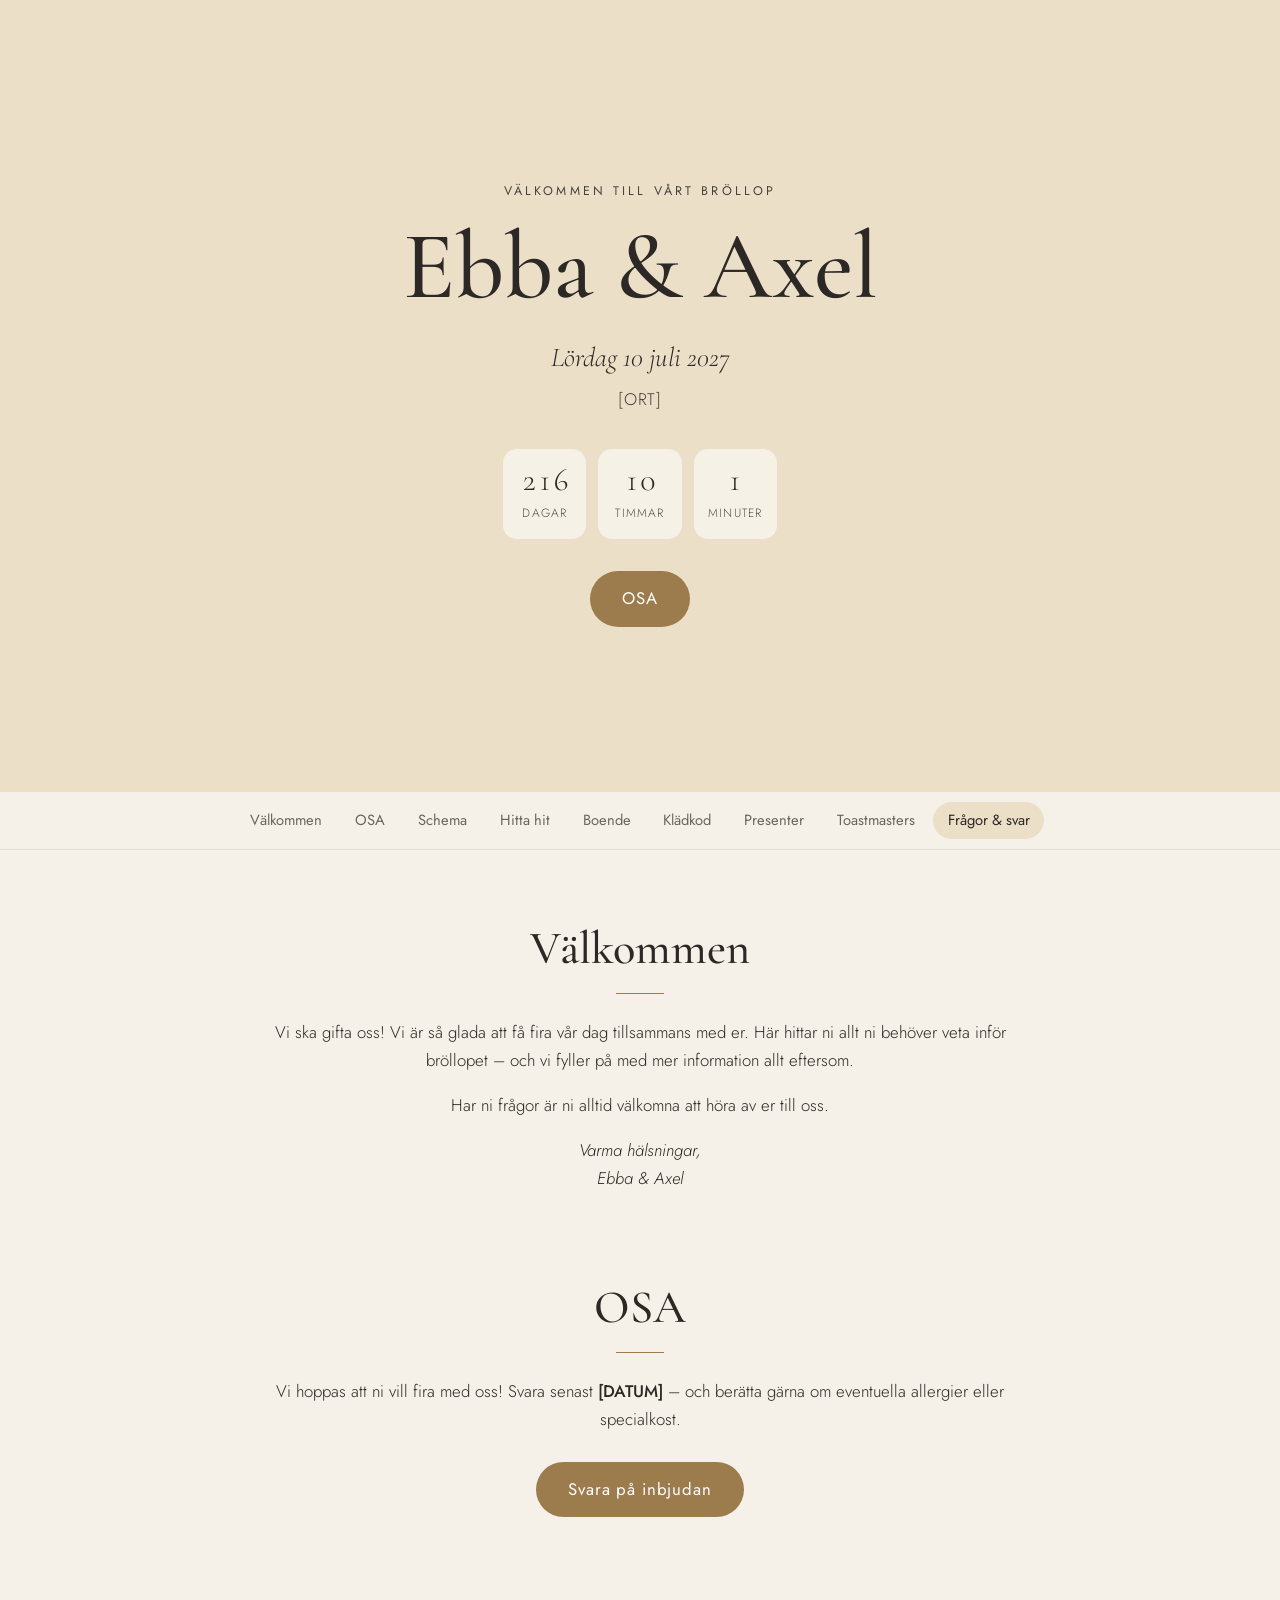
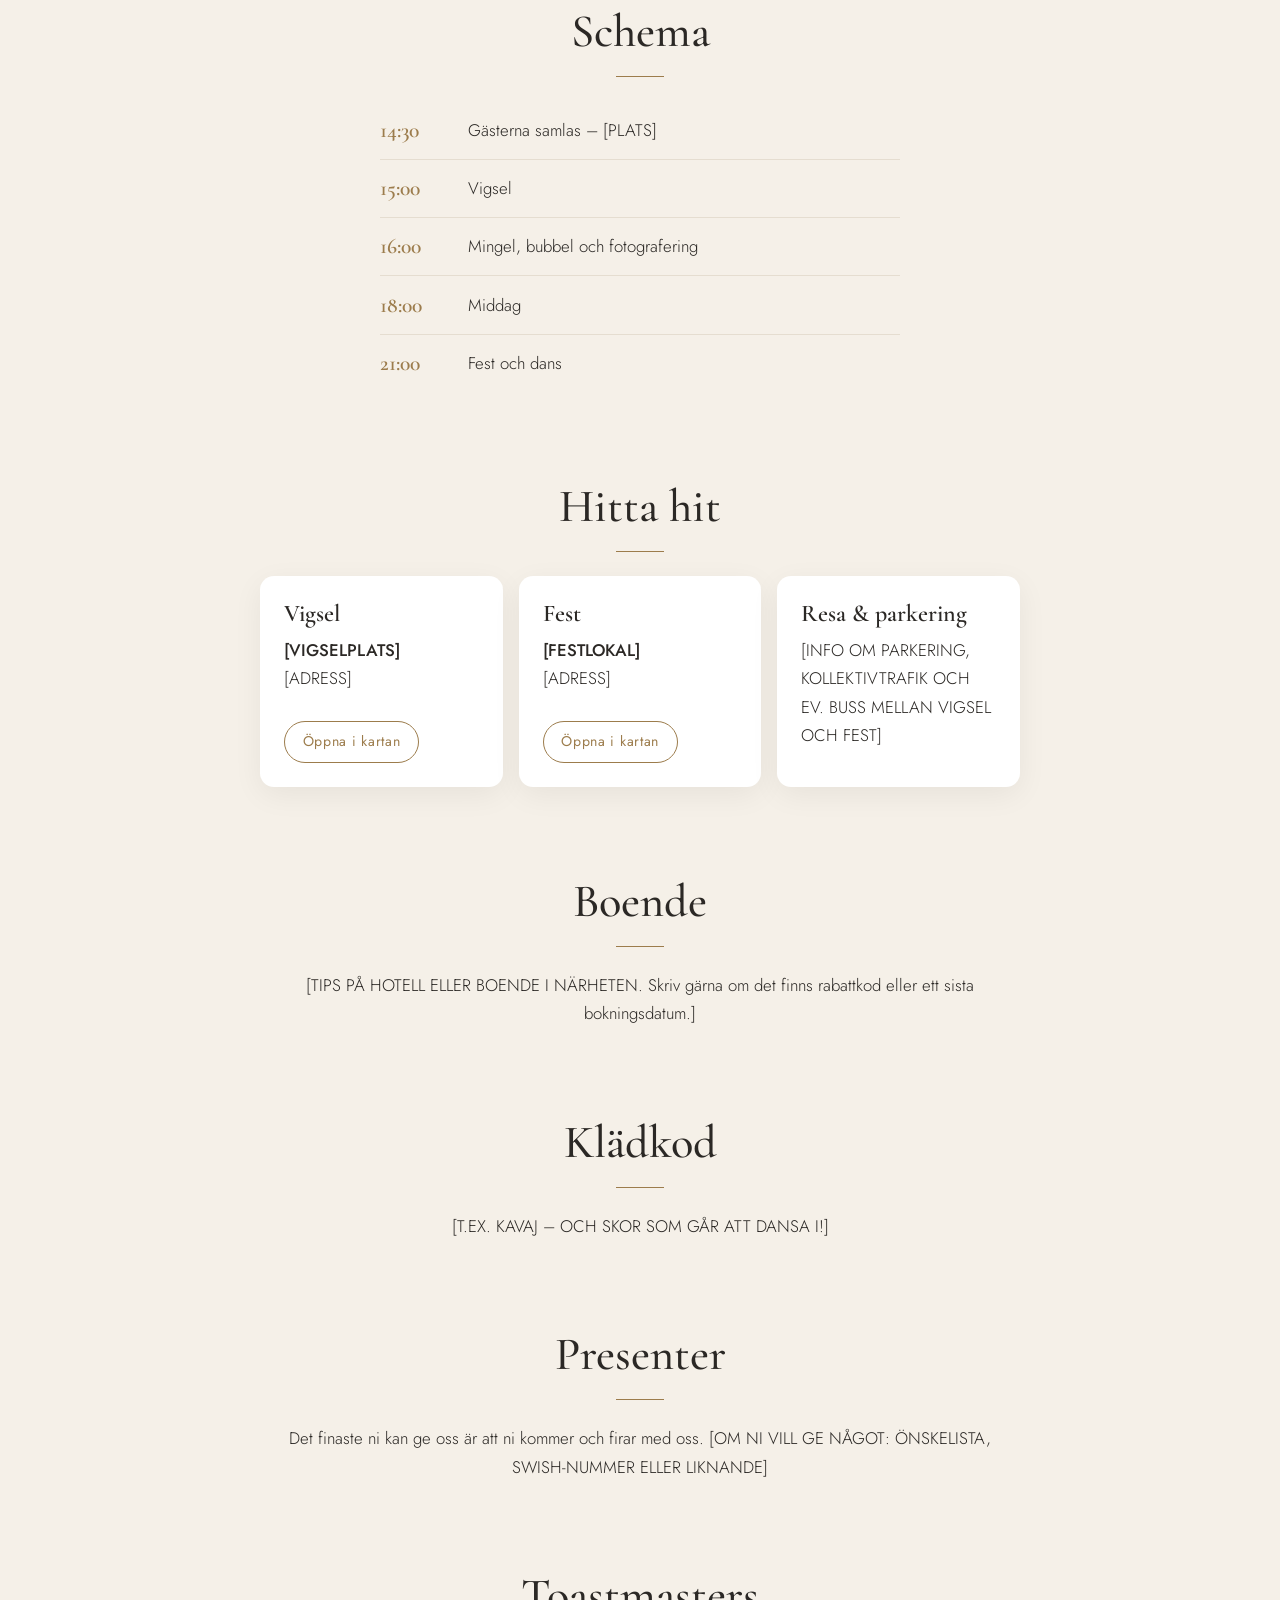
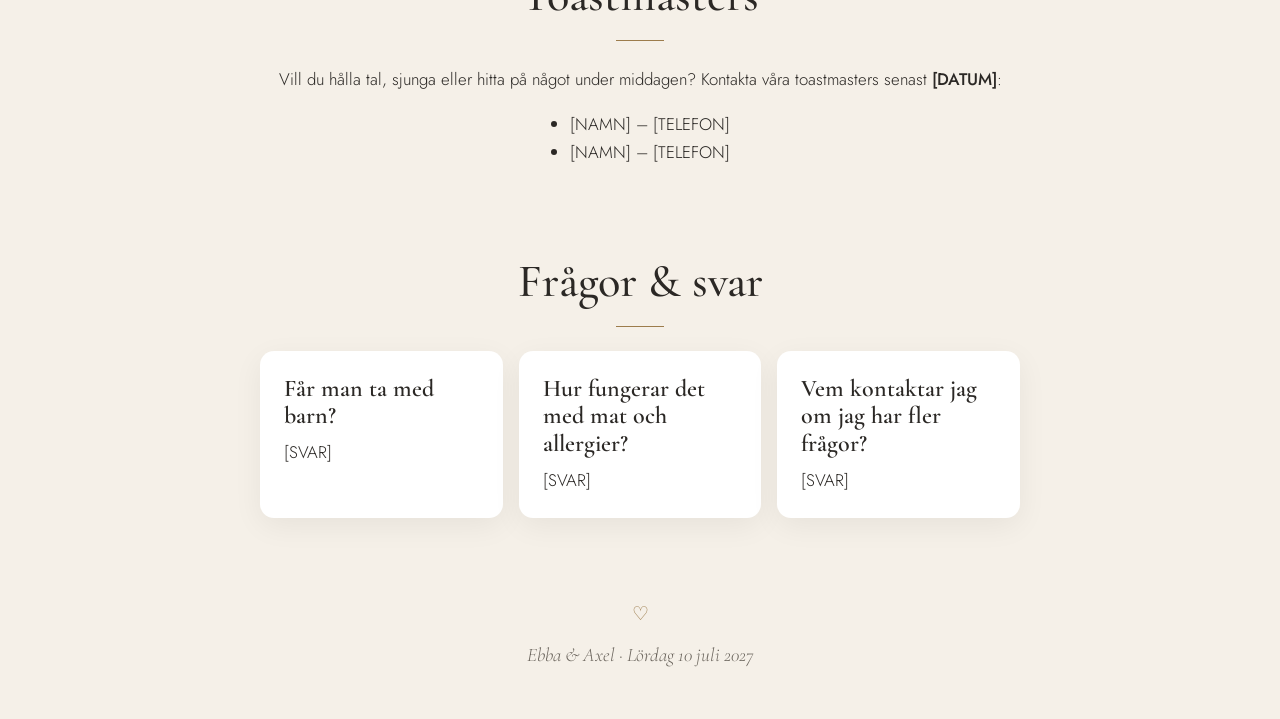
==== index.html @ b9cabaa1 "Gör om till enkel statisk bröllopssida för Ebba & Axel All text ligger nu i innehall.md (Markdown) s" ====
<!DOCTYPE html>
<html lang="sv">
<head>
    <meta charset="UTF-8">
    <meta name="viewport" content="width=device-width, initial-scale=1.0">

    <!-- Det här styr hur länken ser ut när den delas i sms/Messenger m.m. -->
    <title>Ebba &amp; Axel – Bröllop</title>
    <meta name="description" content="Välkommen till Ebba och Axels bröllop! Här hittar du all information om dagen.">
    <meta property="og:title" content="Ebba &amp; Axel – Bröllop">
    <meta property="og:description" content="Välkommen till vårt bröllop! Här hittar du all information om dagen.">
    <meta property="og:type" content="website">
    <meta name="theme-color" content="#f5f0e8">

    <link rel="icon" href="data:image/svg+xml,<svg xmlns='http://www.w3.org/2000/svg' viewBox='0 0 100 100'><text y='.9em' font-size='90'>💍</text></svg>">

    <link rel="preconnect" href="https://fonts.googleapis.com">
    <link rel="preconnect" href="https://fonts.gstatic.com" crossorigin>
    <link href="https://fonts.googleapis.com/css2?family=Cormorant+Garamond:ital,wght@0,500;0,600;1,500&family=Jost:wght@300;400;500&display=swap" rel="stylesheet">
    <link rel="stylesheet" href="assets/style.css">
</head>
<body>

    <header class="hero" id="topp">
        <div class="hero-inner">
            <p class="hero-kicker">Välkommen till vårt bröllop</p>
            <h1 class="hero-names" id="hero-namn">Ebba &amp; Axel</h1>
            <p class="hero-date" id="hero-datum"></p>
            <p class="hero-place" id="hero-plats"></p>
            <div class="countdown" id="nedrakning" hidden></div>
            <a class="knapp" id="hero-osa" href="#osa" hidden>OSA</a>
        </div>
    </header>

    <nav class="meny" id="meny" aria-label="Innehåll"></nav>

    <main id="innehall">
        <p class="laddar">Laddar…</p>
    </main>

    <footer class="sidfot">
        <p id="sidfot-text"></p>
    </footer>

    <script src="assets/marked.min.js"></script>
    <script src="assets/app.js"></script>
</body>
</html>
---- assets/style.css ----
/* ============================================
   FÄRGER – temat väljs med "tema:" i innehall.md
   ============================================ */
:root {
    --bakgrund: #f5f0e8;
    --yta: #ffffff;
    --yta-mjuk: #ecdfc8;
    --linje: #e5ddd0;
    --text: #2b2825;
    --text-mjuk: #6b655d;
    --accent: #9c7c4c;
    --accent-text: #ffffff;

    --font-rubrik: 'Cormorant Garamond', Georgia, serif;
    --font-text: 'Jost', system-ui, -apple-system, sans-serif;
    --radie: 14px;
    --skugga: 0 8px 30px rgba(0, 0, 0, 0.06);
    --bredd: 760px;
}

[data-tema="salvia"] {
    --bakgrund: #eef1e9; --yta-mjuk: #dde5d3; --linje: #d8dfd0;
    --text: #2f342a; --text-mjuk: #636b5c; --accent: #5f7350;
}
[data-tema="ros"] {
    --bakgrund: #f7ecec; --yta-mjuk: #eed7d7; --linje: #e8d6d6;
    --text: #3a2b2b; --text-mjuk: #7e6363; --accent: #a8646a;
}
[data-tema="natt"] {
    --bakgrund: #171d2b; --yta: #1f2738; --yta-mjuk: #2a3347; --linje: #2f3a50;
    --text: #f2eee4; --text-mjuk: #b7bccb; --accent: #d4af6a; --accent-text: #171d2b;
    --skugga: 0 8px 30px rgba(0, 0, 0, 0.3);
}
[data-tema="terrakotta"] {
    --bakgrund: #f7ede3; --yta-mjuk: #f0d5be; --linje: #e9d9c8;
    --text: #3a2a1f; --text-mjuk: #7d634f; --accent: #b05a33;
}
[data-tema="hav"] {
    --bakgrund: #eaf2f2; --yta-mjuk: #d6e6e6; --linje: #d3e0e0;
    --text: #223333; --text-mjuk: #587272; --accent: #3a7f80;
}

/* ============================================
   GRUND
   ============================================ */
*, *::before, *::after { box-sizing: border-box; }

html { scroll-behavior: smooth; scroll-padding-top: 64px; }

body {
    margin: 0;
    font-family: var(--font-text);
    font-weight: 300;
    font-size: 1.05rem;
    line-height: 1.7;
    color: var(--text);
    background: var(--bakgrund);
    -webkit-font-smoothing: antialiased;
}

h1, h2, h3 { font-family: var(--font-rubrik); font-weight: 600; line-height: 1.15; margin: 0; }

a { color: var(--accent); text-underline-offset: 3px; }

strong { font-weight: 500; }

img { max-width: 100%; height: auto; border-radius: var(--radie); }

/* ============================================
   TOPPEN (namn, datum, nedräkning)
   ============================================ */
.hero {
    min-height: 88vh;
    min-height: 88svh;
    display: flex;
    align-items: center;
    justify-content: center;
    text-align: center;
    padding: 4rem 1.25rem 3rem;
    background-color: var(--yta-mjuk);
    background-size: cover;
    background-position: center;
    position: relative;
}

.hero.med-bild { color: #fff; }
.hero.med-bild::before {
    content: "";
    position: absolute;
    inset: 0;
    background: linear-gradient(rgba(0, 0, 0, 0.25), rgba(0, 0, 0, 0.45));
}

.hero-inner { position: relative; max-width: 640px; }

.hero-kicker {
    text-transform: uppercase;
    letter-spacing: 0.25em;
    font-size: 0.78rem;
    font-weight: 400;
    margin: 0 0 1rem;
    opacity: 0.85;
}

.hero-names {
    font-size: clamp(3rem, 13vw, 6rem);
    font-weight: 500;
    line-height: 1;
}

.hero-date {
    font-family: var(--font-rubrik);
    font-style: italic;
    font-size: clamp(1.3rem, 4.5vw, 1.7rem);
    margin: 1.25rem 0 0;
}

.hero-place { margin: 0.25rem 0 0; letter-spacing: 0.05em; opacity: 0.85; }
.hero-place:empty, .hero-date:empty { display: none; }

.countdown {
    display: flex;
    justify-content: center;
    gap: 0.75rem;
    margin: 2.25rem 0 0;
}

.cd {
    min-width: 5.2rem;
    padding: 0.8rem 0.5rem;
    border-radius: var(--radie);
    background: rgba(255, 255, 255, 0.55);
    backdrop-filter: blur(4px);
    -webkit-backdrop-filter: blur(4px);
}
[data-tema="natt"] .cd { background: rgba(255, 255, 255, 0.07); }
.hero.med-bild .cd { background: rgba(255, 255, 255, 0.18); }

.cd span {
    display: block;
    font-family: var(--font-rubrik);
    font-size: 2rem;
    line-height: 1.1;
    font-variant-numeric: tabular-nums;
}
.cd small { font-size: 0.75rem; letter-spacing: 0.1em; text-transform: uppercase; opacity: 0.8; }
.cd-klar { font-family: var(--font-rubrik); font-size: 1.6rem; margin: 0; }

.hero .knapp { margin-top: 2rem; }

/* ============================================
   MENY – fäster i toppen, går att svepa i sidled på mobil
   ============================================ */
.meny {
    position: sticky;
    top: 0;
    z-index: 10;
    display: flex;
    gap: 0.25rem;
    justify-content: safe center;
    overflow-x: auto;
    scrollbar-width: none;
    padding: 0.6rem 1rem;
    background: color-mix(in srgb, var(--bakgrund) 92%, transparent);
    backdrop-filter: blur(8px);
    -webkit-backdrop-filter: blur(8px);
    border-bottom: 1px solid var(--linje);
}
.meny::-webkit-scrollbar { display: none; }
.meny:empty { display: none; }

.meny a {
    flex: 0 0 auto;
    padding: 0.4rem 0.9rem;
    border-radius: 999px;
    color: var(--text-mjuk);
    text-decoration: none;
    font-size: 0.92rem;
    font-weight: 400;
    white-space: nowrap;
    transition: background 0.2s, color 0.2s;
}
.meny a:hover { color: var(--text); }
.meny a.aktiv { background: var(--yta-mjuk); color: var(--text); }

/* ============================================
   SEKTIONER
   ============================================ */
main { padding: 0 1rem; }

.laddar { text-align: center; color: var(--text-mjuk); padding: 4rem 0; }

.sektion {
    max-width: var(--bredd);
    margin: 0 auto;
    padding: 4.5rem 0 1rem;
    text-align: center;
}

.sektion h2 {
    font-size: clamp(2.2rem, 7vw, 2.9rem);
    font-weight: 500;
    margin-bottom: 1.5rem;
}
.sektion h2::after {
    content: "";
    display: block;
    width: 48px;
    height: 1px;
    margin: 1.1rem auto 0;
    background: var(--accent);
}

.sektion-text > * { margin: 0 0 1rem; }
.sektion-text > :last-child { margin-bottom: 0; }

.sektion-text ul, .sektion-text ol {
    display: inline-block;
    text-align: left;
    padding-left: 1.25rem;
}

/* Schema / tidslinje */
.sektion-text ul.schema {
    display: block;
    list-style: none;
    padding: 0;
    max-width: 520px;
    margin: 0 auto;
    text-align: left;
}
.schema li {
    display: grid;
    grid-template-columns: 4.5rem 1fr;
    gap: 1rem;
    padding: 0.9rem 0;
    border-bottom: 1px solid var(--linje);
}
.schema li:last-child { border-bottom: 0; }
.schema li > strong:first-child {
    font-family: var(--font-rubrik);
    font-size: 1.35rem;
    font-weight: 600;
    color: var(--accent);
    line-height: 1.3;
}

/* Kort (### underrubriker) */
.kort-rutnat {
    display: grid;
    grid-template-columns: repeat(auto-fit, minmax(230px, 1fr));
    gap: 1rem;
    text-align: left;
}
.kort {
    background: var(--yta);
    border-radius: var(--radie);
    box-shadow: var(--skugga);
    padding: 1.5rem;
}
.kort h3 { font-size: 1.5rem; margin-bottom: 0.5rem; }
.kort > * { margin: 0 0 0.75rem; }
.kort > :last-child { margin-bottom: 0; }
.kort .knapp-rad { margin-top: 1rem; }
.kort .knapp {
    padding: 0.5rem 1.1rem;
    font-size: 0.88rem;
    background: transparent;
    color: var(--accent);
    border: 1px solid var(--accent);
}
.kort .knapp:hover { background: var(--accent); color: var(--accent-text); }

/* Knappar (en länk ensam på en rad) */
.knapp-rad { margin-top: 1.75rem !important; }
.knapp {
    display: inline-block;
    padding: 0.85rem 2rem;
    border-radius: 999px;
    background: var(--accent);
    color: var(--accent-text);
    text-decoration: none;
    font-weight: 400;
    letter-spacing: 0.05em;
    transition: transform 0.15s, filter 0.15s;
}
.knapp:hover { filter: brightness(1.08); transform: translateY(-1px); }
.knapp[hidden] { display: none; }
.hero.med-bild .knapp { background: #fff; color: #2b2825; }

/* ============================================
   SIDFOT
   ============================================ */
.sidfot {
    text-align: center;
    padding: 4rem 1rem 3rem;
    color: var(--text-mjuk);
    font-family: var(--font-rubrik);
    font-style: italic;
    font-size: 1.2rem;
}
.sidfot p { margin: 0; }
.sidfot p::before { content: "♡"; display: block; font-style: normal; color: var(--accent); margin-bottom: 0.5rem; }

@media (max-width: 480px) {
    body { font-size: 1rem; }
    .meny { justify-content: flex-start; }
    .countdown { gap: 0.5rem; }
    .cd { min-width: 4.6rem; }
    .sektion { padding-top: 3.5rem; }
}
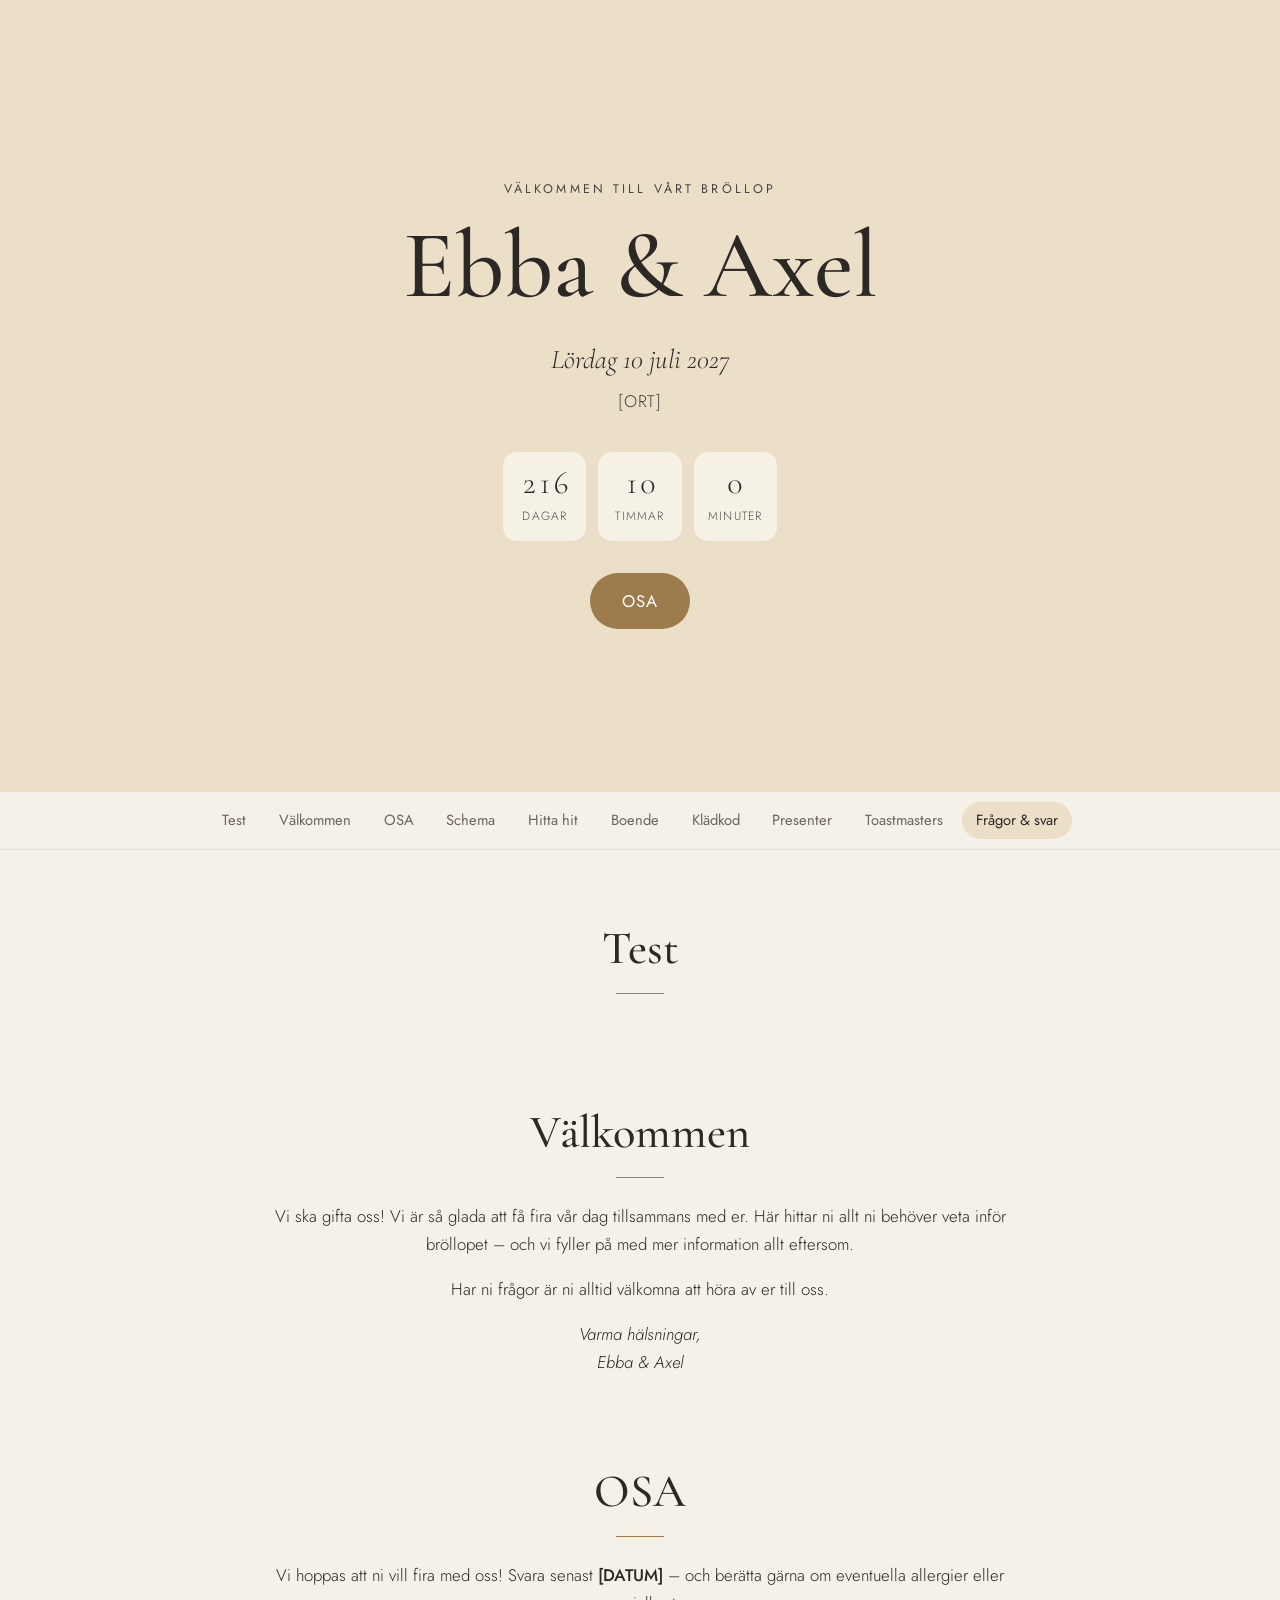
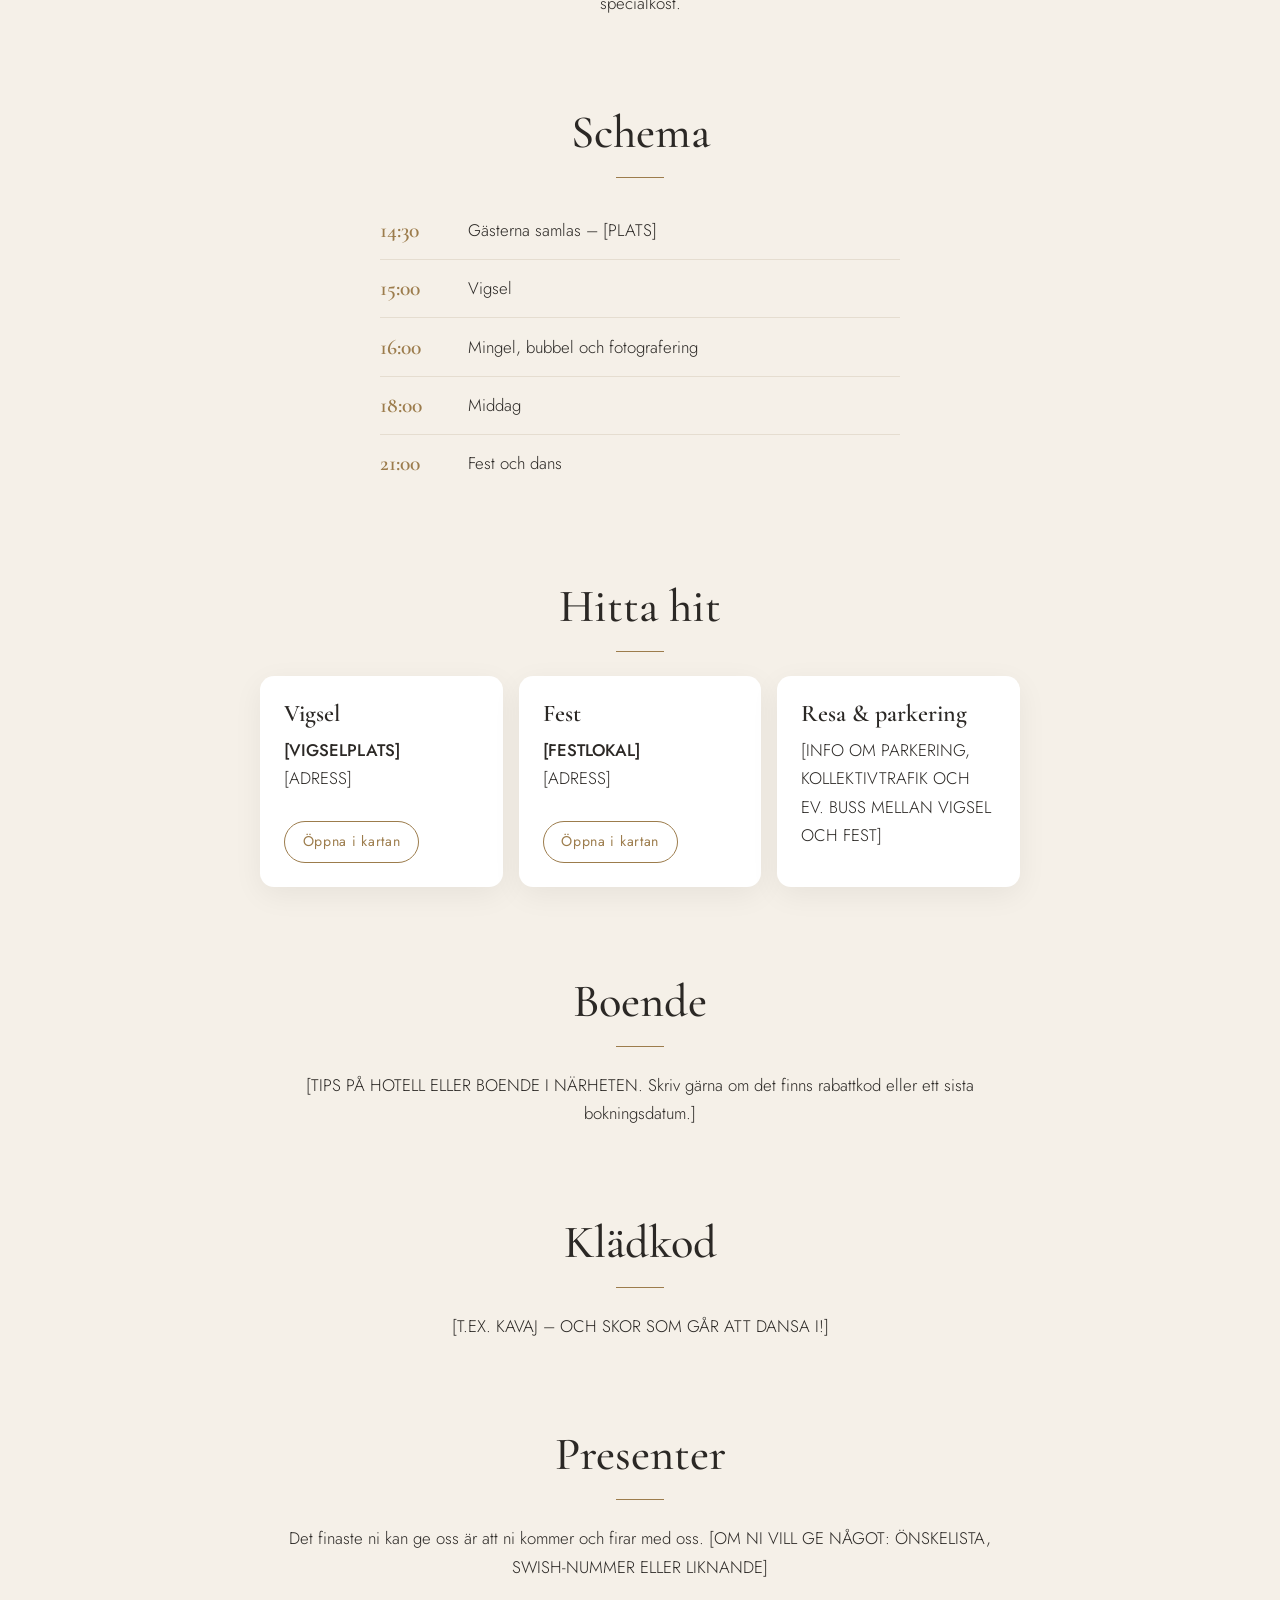
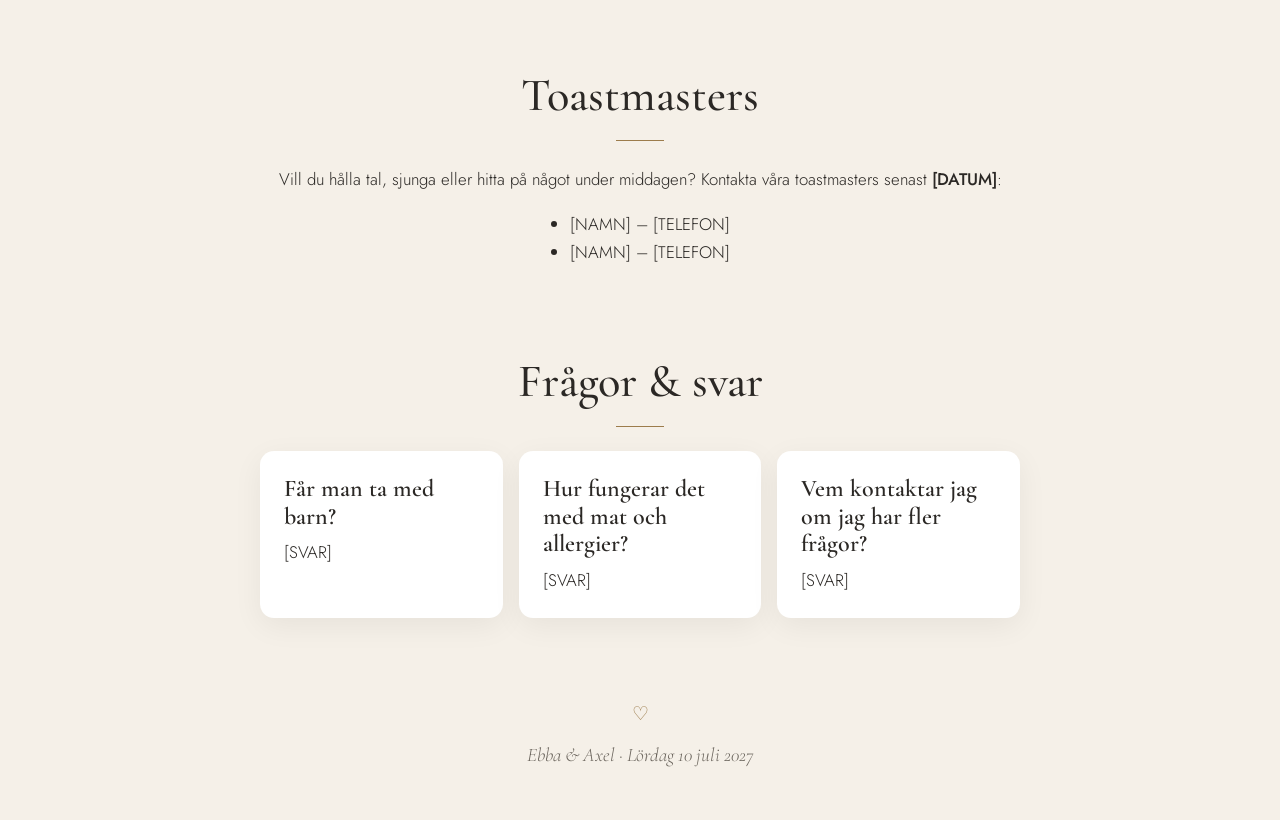
==== commit 3c225f69: "Undvik att redigeringssidan fastnar på Laddar… efter en uppdatering GitHub Pages låter webbläsare sp" ====
--- a/index.html
+++ b/index.html
@@ -17,7 +17,8 @@
     <link rel="preconnect" href="https://fonts.googleapis.com">
     <link rel="preconnect" href="https://fonts.gstatic.com" crossorigin>
     <link href="https://fonts.googleapis.com/css2?family=Cormorant+Garamond:ital,wght@0,500;0,600;1,500&family=Jost:wght@300;400;500&display=swap" rel="stylesheet">
-    <link rel="stylesheet" href="assets/style.css">
+    <!-- Versionsnumret (?v=) gör att besökarna alltid får nya filer när sidan uppdateras. -->
+    <link rel="stylesheet" href="assets/style.css?v=4">
 </head>
 <body>
 
@@ -43,6 +44,6 @@
     </footer>
 
     <script src="assets/marked.min.js"></script>
-    <script src="assets/app.js"></script>
+    <script src="assets/app.js?v=4"></script>
 </body>
 </html>
--- a/assets/style.css
+++ b/assets/style.css
@@ -13,6 +13,16 @@
 
     --font-rubrik: 'Cormorant Garamond', Georgia, serif;
     --font-text: 'Jost', system-ui, -apple-system, sans-serif;
+    --font-namn: var(--font-rubrik);
+    --namn-storlek: clamp(3rem, 13vw, 6rem);
+    --namn-vikt: 500;
+    --namn-stil: normal;
+    --rubrik-storlek: clamp(2.2rem, 7vw, 2.9rem);
+    --rubrik-vikt: 500;
+    --rubrik-stil: normal;
+    --rubrik-versaler: none;
+    --rubrik-spatiering: normal;
+    --knapp-radie: 999px;
     --radie: 14px;
     --skugga: 0 8px 30px rgba(0, 0, 0, 0.06);
     --bredd: 760px;
@@ -103,9 +113,11 @@
 }
 
 .hero-names {
-    font-size: clamp(3rem, 13vw, 6rem);
-    font-weight: 500;
-    line-height: 1;
+    font-family: var(--font-namn);
+    font-size: var(--namn-storlek);
+    font-weight: var(--namn-vikt);
+    font-style: var(--namn-stil);
+    line-height: 1.05;
 }
 
 .hero-date {
@@ -198,8 +210,11 @@
 }
 
 .sektion h2 {
-    font-size: clamp(2.2rem, 7vw, 2.9rem);
-    font-weight: 500;
+    font-size: var(--rubrik-storlek);
+    font-weight: var(--rubrik-vikt);
+    font-style: var(--rubrik-stil);
+    text-transform: var(--rubrik-versaler);
+    letter-spacing: var(--rubrik-spatiering);
     margin-bottom: 1.5rem;
 }
 .sektion h2::after {
@@ -276,7 +291,7 @@
 .knapp {
     display: inline-block;
     padding: 0.85rem 2rem;
-    border-radius: 999px;
+    border-radius: var(--knapp-radie);
     background: var(--accent);
     color: var(--accent-text);
     text-decoration: none;
@@ -287,6 +302,68 @@
 .knapp:hover { filter: brightness(1.08); transform: translateY(-1px); }
 .knapp[hidden] { display: none; }
 .hero.med-bild .knapp { background: #fff; color: #2b2825; }
+
+/* ============================================
+   OSA-FORMULÄR (när "osa:" är en Google-kalkylarkslänk)
+   ============================================ */
+.osa-formular, .osa-tack {
+    max-width: 480px;
+    margin: 2rem auto 0;
+    padding: 1.75rem 1.5rem;
+    background: var(--yta);
+    border-radius: var(--radie);
+    box-shadow: var(--skugga);
+    text-align: left;
+}
+.osa-formular label, .osa-formular fieldset {
+    display: block;
+    margin: 0 0 1.2rem;
+    font-weight: 400;
+}
+.osa-formular fieldset { border: 0; padding: 0; }
+.osa-formular legend { padding: 0; margin-bottom: 0.4rem; }
+.osa-formular input:not([type=radio]), .osa-formular textarea {
+    display: block;
+    width: 100%;
+    margin-top: 0.4rem;
+    padding: 0.75rem 0.9rem;
+    font: inherit;
+    font-size: 1rem;
+    color: var(--text);
+    background: var(--bakgrund);
+    border: 1px solid var(--linje);
+    border-radius: 10px;
+}
+.osa-formular input:focus, .osa-formular textarea:focus {
+    outline: 2px solid var(--accent);
+    outline-offset: 1px;
+}
+.osa-formular label.val {
+    display: flex;
+    align-items: center;
+    gap: 0.6rem;
+    margin: 0 0 0.35rem;
+    font-weight: 300;
+    cursor: pointer;
+}
+.osa-formular input[type=radio] { width: 1.15rem; height: 1.15rem; accent-color: var(--accent); }
+.osa-formular .om-ja[hidden] { display: none; }
+.osa-formular .hjalp { display: block; font-size: 0.85rem; color: var(--text-mjuk); font-weight: 300; }
+.hjalp-inline { font-size: 0.85rem; color: var(--text-mjuk); font-weight: 300; }
+.osa-formular .fallgrop { position: absolute; left: -9999px; }
+.osa-formular .knapp { width: 100%; border: 0; font: inherit; cursor: pointer; }
+.osa-formular .knapp:disabled { opacity: 0.6; cursor: default; transform: none; }
+.osa-fel { color: #b3261e; margin: 0 0 1rem; }
+[data-tema="natt"] .osa-fel { color: #ffb4ab; }
+.osa-tack { text-align: center; }
+.osa-tack:focus { outline: none; }
+.osa-tack p { margin: 0 0 0.75rem; }
+.osa-tack .hjalp { font-size: 0.85rem; color: var(--text-mjuk); }
+.osa-tack-rubrik { font-family: var(--font-rubrik); font-size: 1.8rem; }
+.lank-knapp {
+    background: none; border: 0; padding: 0; font: inherit; font-size: 0.9rem;
+    color: var(--accent); text-decoration: underline; text-underline-offset: 3px; cursor: pointer;
+}
 
 /* ============================================
    SIDFOT
@@ -309,3 +386,212 @@
     .cd { min-width: 4.6rem; }
     .sektion { padding-top: 3.5rem; }
 }
+
+/* ============================================
+   FLER FÄRGER
+   ============================================ */
+[data-tema="lavendel"] {
+    --bakgrund: #f3f0f7; --yta-mjuk: #e3dcef; --linje: #e0d9ea;
+    --text: #2e2a38; --text-mjuk: #655e78; --accent: #6f5a94;
+}
+[data-tema="champagne"] {
+    --bakgrund: #faf6ee; --yta-mjuk: #efe3c8; --linje: #eadfc9;
+    --text: #2d2a24; --text-mjuk: #6a6355; --accent: #8a6d2f;
+}
+[data-tema="skog"] {
+    --bakgrund: #1e2a23; --yta: #26342b; --yta-mjuk: #2f3f35; --linje: #3a4b40;
+    --text: #eef0e8; --text-mjuk: #b8c2b5; --accent: #cbb27a; --accent-text: #1e2a23;
+    --skugga: 0 8px 30px rgba(0, 0, 0, 0.3);
+}
+[data-tema="bordeaux"] {
+    --bakgrund: #f8f1ee; --yta-mjuk: #ecd8d5; --linje: #e7d6d2;
+    --text: #33201f; --text-mjuk: #755754; --accent: #7d2934;
+}
+[data-tema="sand"] {
+    --bakgrund: #f4efe6; --yta-mjuk: #e6dccb; --linje: #e2d8c6;
+    --text: #3b352c; --text-mjuk: #6f6658; --accent: #7a6649;
+}
+[data-tema="svartvit"] {
+    --bakgrund: #ffffff; --yta: #ffffff; --yta-mjuk: #f2f2f2; --linje: #e2e2e2;
+    --text: #111111; --text-mjuk: #5c5c5c; --accent: #111111;
+    --skugga: 0 0 0 1px #e6e6e6;
+}
+[data-tema="himmel"] {
+    --bakgrund: #eef3f9; --yta-mjuk: #d9e4f1; --linje: #d8e1ec;
+    --text: #1f2a3a; --text-mjuk: #56657b; --accent: #3a5c8f;
+}
+[data-tema="skog"] .cd { background: rgba(255, 255, 255, 0.07); }
+[data-tema="skog"] .osa-fel { color: #ffb4ab; }
+
+/* ============================================
+   STILAR – väljs med "stil:" i innehall.md
+   ============================================ */
+
+/* Romantisk: handskrivna namn, kursiva rubriker, hjärta */
+[data-stil="romantisk"] {
+    --font-namn: 'Great Vibes', cursive;
+    --namn-storlek: clamp(3.6rem, 17vw, 7.5rem);
+    --namn-vikt: 400;
+    --rubrik-stil: italic;
+}
+[data-stil="romantisk"] .hero-names { line-height: 1.15; }
+[data-stil="romantisk"] .sektion h2::after {
+    width: 110px; height: 16px;
+    -webkit-mask: url("data:image/svg+xml,%3Csvg xmlns='http://www.w3.org/2000/svg' viewBox='0 0 120 16'%3E%3Cpath d='M0 8H46M74 8H120' stroke='%23000' stroke-width='1'/%3E%3Cpath d='M60 14C51 8.5 52 3 56.5 3C58.5 3 60 5 60 5S61.5 3 63.5 3C68 3 69 8.5 60 14Z' fill='%23000'/%3E%3C/svg%3E") center / contain no-repeat;
+    mask: url("data:image/svg+xml,%3Csvg xmlns='http://www.w3.org/2000/svg' viewBox='0 0 120 16'%3E%3Cpath d='M0 8H46M74 8H120' stroke='%23000' stroke-width='1'/%3E%3Cpath d='M60 14C51 8.5 52 3 56.5 3C58.5 3 60 5 60 5S61.5 3 63.5 3C68 3 69 8.5 60 14Z' fill='%23000'/%3E%3C/svg%3E") center / contain no-repeat;
+}
+
+/* Modern: stram serif, vänsterställt, raka linjer */
+[data-stil="modern"] {
+    --font-rubrik: 'DM Serif Display', Georgia, serif;
+    --font-text: 'DM Sans', system-ui, sans-serif;
+    --namn-vikt: 400;
+    --namn-storlek: clamp(3rem, 14vw, 6.5rem);
+    --rubrik-vikt: 400;
+    --rubrik-storlek: clamp(2rem, 6vw, 2.6rem);
+    --knapp-radie: 6px;
+    --radie: 6px;
+}
+[data-stil="modern"] h3 { font-weight: 400; }
+[data-stil="modern"] .hero-names { letter-spacing: -0.02em; }
+[data-stil="modern"] .sektion {
+    text-align: left;
+    border-top: 1px solid var(--linje);
+    margin-top: 3rem;
+    padding-top: 3rem;
+}
+[data-stil="modern"] .sektion:first-child { border-top: 0; margin-top: 0; }
+[data-stil="modern"] .sektion h2::after { margin-left: 0; width: 32px; height: 3px; }
+[data-stil="modern"] .sektion-text ul, [data-stil="modern"] .sektion-text ol { display: block; }
+[data-stil="modern"] .sektion-text ul.schema { margin: 0; }
+[data-stil="modern"] .osa-formular, [data-stil="modern"] .osa-tack { margin-left: 0; }
+[data-stil="modern"] .kort { box-shadow: none; border: 1px solid var(--linje); }
+[data-stil="modern"] .knapp { letter-spacing: 0.02em; }
+
+/* Botanisk: klassisk serif med lövkvistar */
+[data-stil="botanisk"] {
+    --font-rubrik: 'Playfair Display', Georgia, serif;
+    --font-text: 'Lato', system-ui, sans-serif;
+    --namn-storlek: clamp(2.8rem, 12vw, 5.5rem);
+    --rubrik-storlek: clamp(2rem, 6.5vw, 2.6rem);
+    --rubrik-stil: italic;
+}
+[data-stil="botanisk"] .sektion h2::after,
+[data-stil="botanisk"] .hero-inner::before,
+[data-stil="botanisk"] .hero-inner::after {
+    width: 130px; height: 26px;
+    background: var(--accent);
+    -webkit-mask: url("data:image/svg+xml,%3Csvg xmlns='http://www.w3.org/2000/svg' viewBox='0 0 140 28'%3E%3Cpath d='M8 14H132' stroke='%23000' stroke-width='1.1'/%3E%3Cg fill='%23000'%3E%3Cpath d='M18 14Q14 3 6 6Q13 11 18 14Z'/%3E%3Cpath d='M32 14Q28 25 20 22Q27 17 32 14Z'/%3E%3Cpath d='M46 14Q42 3 34 6Q41 11 46 14Z'/%3E%3Cpath d='M58 14Q54 25 46 22Q53 17 58 14Z'/%3E%3Cpath d='M122 14Q126 3 134 6Q127 11 122 14Z'/%3E%3Cpath d='M108 14Q112 25 120 22Q113 17 108 14Z'/%3E%3Cpath d='M94 14Q98 3 106 6Q99 11 94 14Z'/%3E%3Cpath d='M82 14Q86 25 94 22Q87 17 82 14Z'/%3E%3Ccircle cx='70' cy='14' r='3.2'/%3E%3C/g%3E%3C/svg%3E") center / contain no-repeat;
+    mask: url("data:image/svg+xml,%3Csvg xmlns='http://www.w3.org/2000/svg' viewBox='0 0 140 28'%3E%3Cpath d='M8 14H132' stroke='%23000' stroke-width='1.1'/%3E%3Cg fill='%23000'%3E%3Cpath d='M18 14Q14 3 6 6Q13 11 18 14Z'/%3E%3Cpath d='M32 14Q28 25 20 22Q27 17 32 14Z'/%3E%3Cpath d='M46 14Q42 3 34 6Q41 11 46 14Z'/%3E%3Cpath d='M58 14Q54 25 46 22Q53 17 58 14Z'/%3E%3Cpath d='M122 14Q126 3 134 6Q127 11 122 14Z'/%3E%3Cpath d='M108 14Q112 25 120 22Q113 17 108 14Z'/%3E%3Cpath d='M94 14Q98 3 106 6Q99 11 94 14Z'/%3E%3Cpath d='M82 14Q86 25 94 22Q87 17 82 14Z'/%3E%3Ccircle cx='70' cy='14' r='3.2'/%3E%3C/g%3E%3C/svg%3E") center / contain no-repeat;
+}
+[data-stil="botanisk"] .hero-inner::before,
+[data-stil="botanisk"] .hero-inner::after { content: ""; display: block; margin: 0 auto 1.5rem; }
+[data-stil="botanisk"] .hero-inner::after { margin: 2rem auto 0; }
+[data-stil="botanisk"] .hero.med-bild .hero-inner::before,
+[data-stil="botanisk"] .hero.med-bild .hero-inner::after { background: #fff; }
+
+/* Art deco: versaler, ram och romb */
+[data-stil="artdeco"] {
+    --font-rubrik: 'Marcellus', Georgia, serif;
+    --font-text: 'Josefin Sans', system-ui, sans-serif;
+    --namn-vikt: 400;
+    --namn-storlek: clamp(2.6rem, 11vw, 5.2rem);
+    --rubrik-vikt: 400;
+    --rubrik-storlek: clamp(1.7rem, 5.5vw, 2.2rem);
+    --rubrik-versaler: uppercase;
+    --rubrik-spatiering: 0.14em;
+    --knapp-radie: 0;
+    --radie: 2px;
+}
+[data-stil="artdeco"] h3 { font-weight: 400; letter-spacing: 0.06em; }
+[data-stil="artdeco"] .hero-names { text-transform: uppercase; letter-spacing: 0.08em; }
+[data-stil="artdeco"] .hero-inner {
+    border: 1px solid var(--accent);
+    outline: 1px solid var(--accent);
+    outline-offset: 7px;
+    padding: 3rem 1.5rem;
+}
+[data-stil="artdeco"] .hero.med-bild .hero-inner { border-color: #fff; outline-color: #fff; }
+[data-stil="artdeco"] .sektion h2::after {
+    width: 140px; height: 16px;
+    -webkit-mask: url("data:image/svg+xml,%3Csvg xmlns='http://www.w3.org/2000/svg' viewBox='0 0 140 16'%3E%3Cpath d='M0 8H56M84 8H140' stroke='%23000' stroke-width='1'/%3E%3Cpath fill-rule='evenodd' d='M70 1L77 8L70 15L63 8ZM70 4.5L66.5 8L70 11.5L73.5 8Z' fill='%23000'/%3E%3Ccircle cx='59' cy='8' r='1.5'/%3E%3Ccircle cx='81' cy='8' r='1.5'/%3E%3C/svg%3E") center / contain no-repeat;
+    mask: url("data:image/svg+xml,%3Csvg xmlns='http://www.w3.org/2000/svg' viewBox='0 0 140 16'%3E%3Cpath d='M0 8H56M84 8H140' stroke='%23000' stroke-width='1'/%3E%3Cpath fill-rule='evenodd' d='M70 1L77 8L70 15L63 8ZM70 4.5L66.5 8L70 11.5L73.5 8Z' fill='%23000'/%3E%3Ccircle cx='59' cy='8' r='1.5'/%3E%3Ccircle cx='81' cy='8' r='1.5'/%3E%3C/svg%3E") center / contain no-repeat;
+}
+[data-stil="artdeco"] .knapp { text-transform: uppercase; letter-spacing: 0.15em; font-size: 0.9rem; }
+[data-stil="artdeco"] .kort { box-shadow: none; border: 1px solid var(--linje); }
+[data-stil="artdeco"] .cd { border-radius: 0; border: 1px solid color-mix(in srgb, var(--accent) 40%, transparent); }
+
+/* Lekfull: mjuk serif, runda former, vågig linje */
+[data-stil="lekfull"] {
+    --font-rubrik: 'Fraunces', Georgia, serif;
+    --font-text: 'Nunito', system-ui, sans-serif;
+    --namn-stil: italic;
+    --namn-vikt: 600;
+    --rubrik-vikt: 600;
+    --rubrik-stil: italic;
+    --rubrik-storlek: clamp(2rem, 6.5vw, 2.6rem);
+    --radie: 24px;
+}
+[data-stil="lekfull"] .sektion h2::after {
+    width: 96px; height: 10px;
+    -webkit-mask: url("data:image/svg+xml,%3Csvg xmlns='http://www.w3.org/2000/svg' viewBox='0 0 120 12'%3E%3Cpath d='M3 6Q10 0 17 6T31 6T45 6T59 6T73 6T87 6T101 6T115 6' stroke='%23000' stroke-width='2.4' fill='none' stroke-linecap='round'/%3E%3C/svg%3E") center / contain no-repeat;
+    mask: url("data:image/svg+xml,%3Csvg xmlns='http://www.w3.org/2000/svg' viewBox='0 0 120 12'%3E%3Cpath d='M3 6Q10 0 17 6T31 6T45 6T59 6T73 6T87 6T101 6T115 6' stroke='%23000' stroke-width='2.4' fill='none' stroke-linecap='round'/%3E%3C/svg%3E") center / contain no-repeat;
+}
+[data-stil="lekfull"] .knapp { font-weight: 600; letter-spacing: 0.02em; }
+[data-stil="lekfull"] .kort:nth-child(odd) { transform: rotate(-0.6deg); }
+[data-stil="lekfull"] .kort:nth-child(even) { transform: rotate(0.6deg); }
+
+/* ============================================
+   BILDER OCH GALLERI
+   ============================================ */
+.bildgalleri {
+    display: grid;
+    gap: 0.6rem;
+    margin: 1.5rem 0;
+}
+.bildgalleri.en-bild { max-width: 640px; margin-left: auto; margin-right: auto; }
+.bildgalleri.antal-2 { grid-template-columns: repeat(2, 1fr); }
+.bildgalleri.antal-3 { grid-template-columns: repeat(3, 1fr); }
+.bildgalleri.antal-4 { grid-template-columns: repeat(4, 1fr); }
+.bild-knapp {
+    display: block;
+    padding: 0;
+    border: 0;
+    background: none;
+    cursor: zoom-in;
+    border-radius: var(--radie);
+    overflow: hidden;
+}
+.bild-knapp img { display: block; width: 100%; border-radius: 0; }
+.bildgalleri:not(.en-bild) .bild-knapp img { aspect-ratio: 1; object-fit: cover; transition: transform 0.4s; }
+.bildgalleri:not(.en-bild) .bild-knapp:hover img { transform: scale(1.04); }
+@media (max-width: 600px) {
+    .bildgalleri.antal-3, .bildgalleri.antal-4 { grid-template-columns: repeat(2, 1fr); }
+    .bildgalleri.antal-3 .bild-knapp:first-child { grid-column: span 2; }
+    .bildgalleri.antal-3 .bild-knapp:first-child img { aspect-ratio: 2 / 1; }
+}
+
+.ljuslada {
+    position: fixed;
+    inset: 0;
+    z-index: 100;
+    display: flex;
+    align-items: center;
+    justify-content: center;
+    padding: 1rem;
+    background: rgba(10, 10, 10, 0.92);
+    cursor: zoom-out;
+}
+.ljuslada img { max-width: 100%; max-height: 100%; border-radius: 4px; object-fit: contain; }
+.ljuslada button {
+    position: absolute;
+    width: 48px; height: 48px;
+    border: 0; border-radius: 50%;
+    background: rgba(255, 255, 255, 0.12);
+    color: #fff; font-size: 2rem; line-height: 1;
+    cursor: pointer;
+}
+.ljuslada button:hover { background: rgba(255, 255, 255, 0.25); }
+.ljus-stang { top: 1rem; right: 1rem; }
+.ljus-fore { left: 1rem; top: 50%; transform: translateY(-50%); }
+.ljus-nasta { right: 1rem; top: 50%; transform: translateY(-50%); }
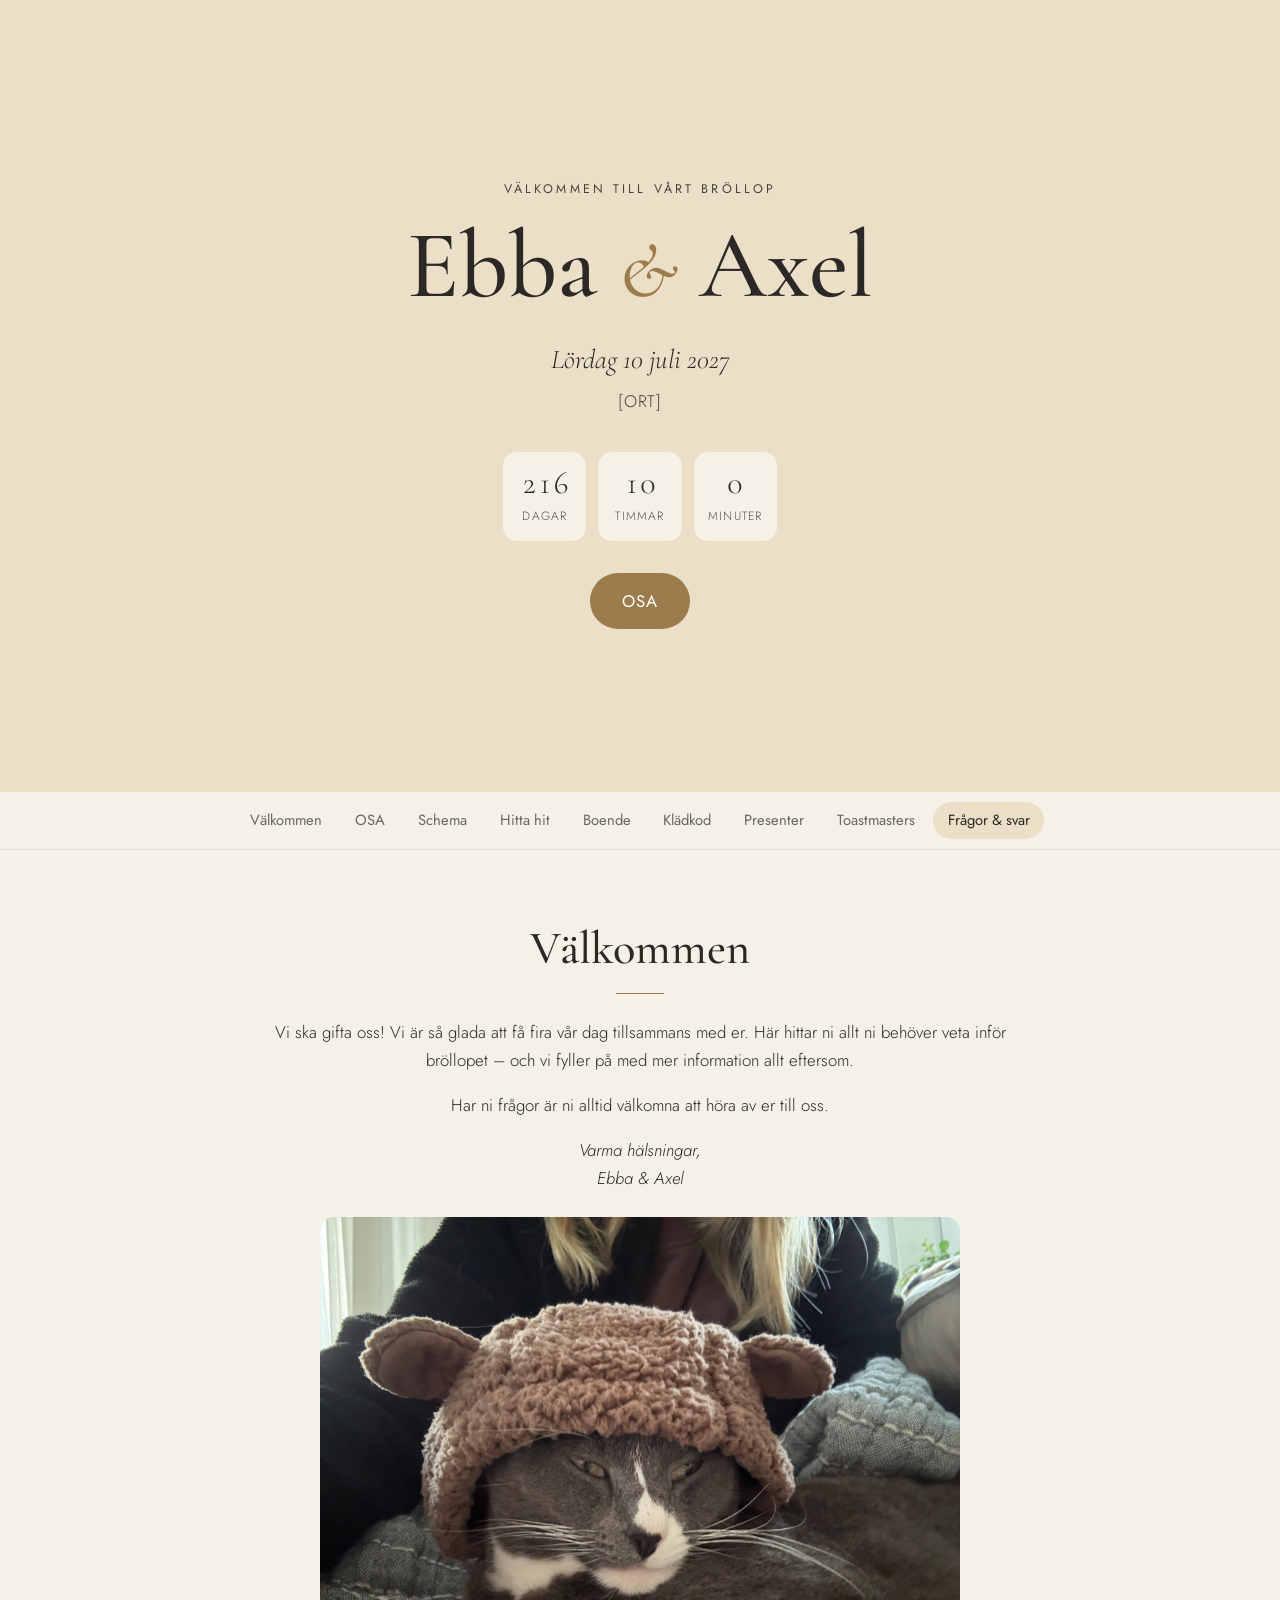
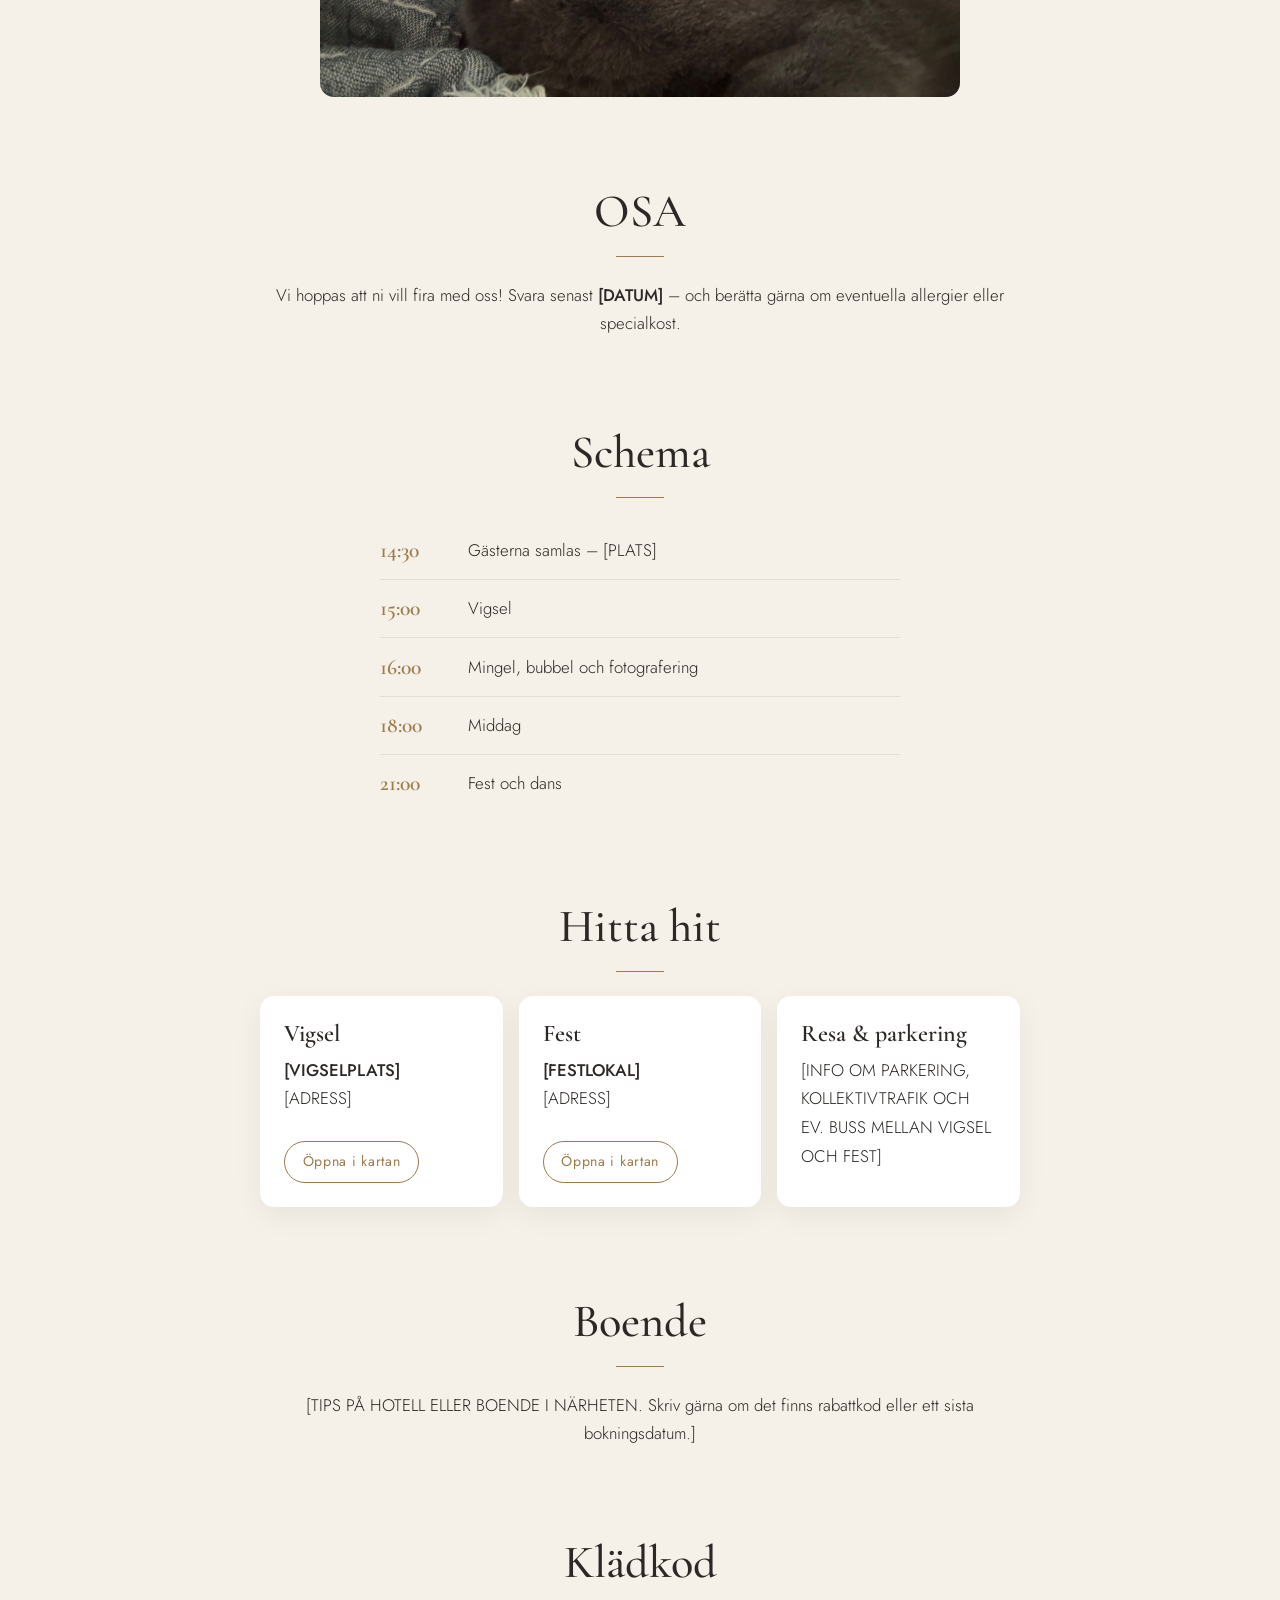
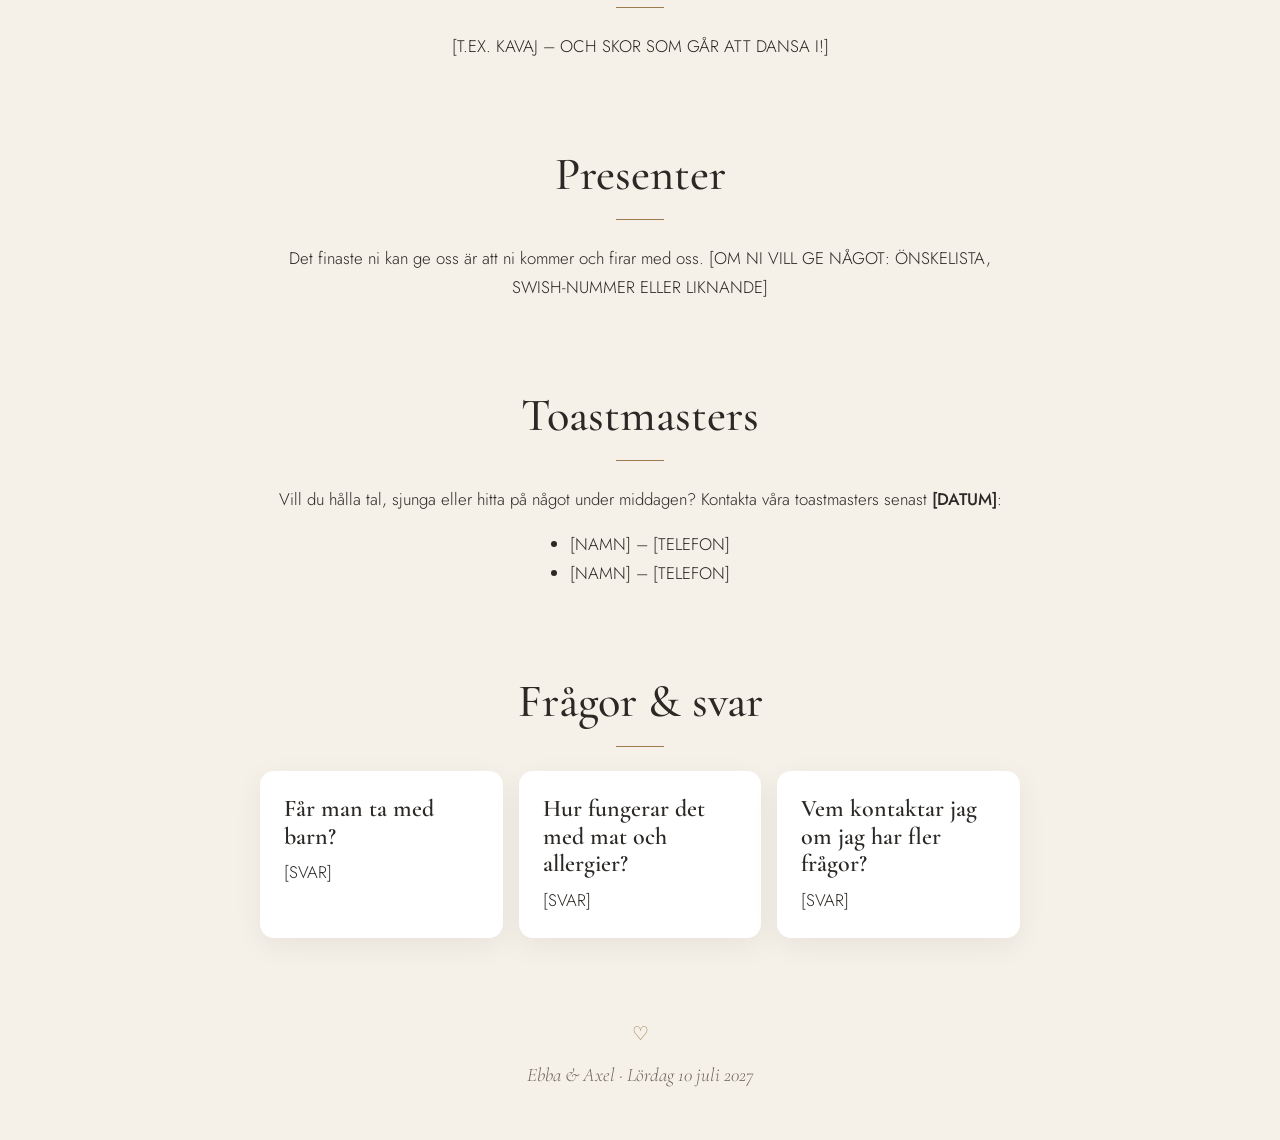
==== commit fc14813c: "Fler designval: dekorationer, ramar, mönster, färger och layouter Inspirerat av hur andra bröllopssi" ====
--- a/index.html
+++ b/index.html
@@ -18,11 +18,13 @@
     <link rel="preconnect" href="https://fonts.gstatic.com" crossorigin>
     <link href="https://fonts.googleapis.com/css2?family=Cormorant+Garamond:ital,wght@0,500;0,600;1,500&family=Jost:wght@300;400;500&display=swap" rel="stylesheet">
     <!-- Versionsnumret (?v=) gör att besökarna alltid får nya filer när sidan uppdateras. -->
-    <link rel="stylesheet" href="assets/style.css?v=4">
+    <link rel="stylesheet" href="assets/dekor.css?v=5">
+    <link rel="stylesheet" href="assets/style.css?v=5">
 </head>
 <body>
 
     <header class="hero" id="topp">
+        <div class="hero-foto" aria-hidden="true"></div>
         <div class="hero-inner">
             <p class="hero-kicker">Välkommen till vårt bröllop</p>
             <h1 class="hero-names" id="hero-namn">Ebba &amp; Axel</h1>
@@ -44,6 +46,6 @@
     </footer>
 
     <script src="assets/marked.min.js"></script>
-    <script src="assets/app.js?v=4"></script>
+    <script src="assets/app.js?v=5"></script>
 </body>
 </html>
--- a/assets/dekor.css
+++ b/assets/dekor.css
@@ -0,0 +1,17 @@
+/* Dekorationer och mönster. Genererad fil – ritade som SVG och färgas med temats accentfärg. */
+
+[data-dekor="blomster"] { --dekor: url("data:image/svg+xml,%3Csvg xmlns='http://www.w3.org/2000/svg' viewBox='0 0 360 90'%3E%3Cpath d='M180 52Q110 82 12 48 M180 52Q250 82 348 48' stroke='%23000' stroke-width='1.4' fill='none'/%3E%3Cg fill='%23000'%3E%3Cpath d='M147.8 62.1Q139.8 66.1 139.4 75Q147.5 71.1 147.8 62.1ZM126 65.3Q123.4 57.1 114.9 56Q117.5 64.2 126 65.3ZM103 66Q94.9 67.3 93.2 75.3Q101.3 74 103 66ZM78.9 64.2Q78.7 56.4 71.2 54.3Q71.5 62.1 78.9 64.2ZM53.8 59.9Q46.4 59.1 44.1 66.1Q51.4 66.9 53.8 59.9ZM31.3 54.2Q32.8 47.3 26.2 44.8Q24.7 51.7 31.3 54.2ZM212.2 62.1Q221.1 61.7 225.1 53.6Q216.1 54 212.2 62.1ZM234 65.3Q235.2 73.8 243.3 76.4Q242.2 67.9 234 65.3ZM257 66Q265 64.3 266.3 56.2Q258.3 57.9 257 66ZM281.1 64.2Q283.2 71.7 290.9 71.9Q288.8 64.4 281.1 64.2ZM306.2 59.9Q313.2 57.5 312.5 50.2Q305.5 52.5 306.2 59.9ZM328.7 54.2Q331.1 60.8 338.1 59.3Q335.6 52.7 328.7 54.2Z'/%3E%3Ccircle cx='15.9' cy='48.3' r='3.2'/%3E%3Cellipse cx='118.6' cy='57.8' rx='4' ry='2.6' transform='rotate(18 118.6 57.8)'/%3E%3Cellipse cx='113' cy='61.9' rx='4' ry='2.6' transform='rotate(90 113 61.9)'/%3E%3Cellipse cx='107.4' cy='57.8' rx='4' ry='2.6' transform='rotate(162 107.4 57.8)'/%3E%3Cellipse cx='109.5' cy='51.2' rx='4' ry='2.6' transform='rotate(234 109.5 51.2)'/%3E%3Cellipse cx='116.4' cy='51.2' rx='4' ry='2.6' transform='rotate(306 116.4 51.2)'/%3E%3Ccircle cx='113' cy='56' r='1.5'/%3E%3Ccircle cx='344.1' cy='48.3' r='3.2'/%3E%3Cellipse cx='252.6' cy='57.8' rx='4' ry='2.6' transform='rotate(18 252.6 57.8)'/%3E%3Cellipse cx='247' cy='61.9' rx='4' ry='2.6' transform='rotate(90 247 61.9)'/%3E%3Cellipse cx='241.4' cy='57.8' rx='4' ry='2.6' transform='rotate(162 241.4 57.8)'/%3E%3Cellipse cx='243.6' cy='51.2' rx='4' ry='2.6' transform='rotate(234 243.6 51.2)'/%3E%3Cellipse cx='250.5' cy='51.2' rx='4' ry='2.6' transform='rotate(306 250.5 51.2)'/%3E%3Ccircle cx='247' cy='56' r='1.5'/%3E%3Cellipse cx='190.9' cy='44' rx='7.5' ry='4.8' transform='rotate(0 190.9 44)'/%3E%3Cellipse cx='185.5' cy='53.5' rx='7.5' ry='4.8' transform='rotate(60 185.5 53.5)'/%3E%3Cellipse cx='174.5' cy='53.5' rx='7.5' ry='4.8' transform='rotate(120 174.5 53.5)'/%3E%3Cellipse cx='169.1' cy='44' rx='7.5' ry='4.8' transform='rotate(180 169.1 44)'/%3E%3Cellipse cx='174.5' cy='34.5' rx='7.5' ry='4.8' transform='rotate(240 174.5 34.5)'/%3E%3Cellipse cx='185.5' cy='34.5' rx='7.5' ry='4.8' transform='rotate(300 185.5 34.5)'/%3E%3Ccircle cx='180' cy='44' r='2.8'/%3E%3Cellipse cx='163.1' cy='58.9' rx='3.6' ry='2.3' transform='rotate(10 163.1 58.9)'/%3E%3Cellipse cx='158.7' cy='63.2' rx='3.6' ry='2.3' transform='rotate(82 158.7 63.2)'/%3E%3Cellipse cx='153.3' cy='60.3' rx='3.6' ry='2.3' transform='rotate(154 153.3 60.3)'/%3E%3Cellipse cx='154.4' cy='54.2' rx='3.6' ry='2.3' transform='rotate(226 154.4 54.2)'/%3E%3Cellipse cx='160.5' cy='53.4' rx='3.6' ry='2.3' transform='rotate(298 160.5 53.4)'/%3E%3Ccircle cx='158' cy='58' r='1.3'/%3E%3Cellipse cx='206' cy='61.4' rx='3.6' ry='2.3' transform='rotate(40 206 61.4)'/%3E%3Cellipse cx='200' cy='62.8' rx='3.6' ry='2.3' transform='rotate(112 200 62.8)'/%3E%3Cellipse cx='196.8' cy='57.6' rx='3.6' ry='2.3' transform='rotate(184 196.8 57.6)'/%3E%3Cellipse cx='200.7' cy='52.9' rx='3.6' ry='2.3' transform='rotate(256 200.7 52.9)'/%3E%3Cellipse cx='206.4' cy='55.2' rx='3.6' ry='2.3' transform='rotate(328 206.4 55.2)'/%3E%3Ccircle cx='202' cy='58' r='1.3'/%3E%3C/g%3E%3C/svg%3E"); --dekor-bredd: 300px; --dekor-hojd: 75px; }
+[data-dekor="eukalyptus"] { --dekor: url("data:image/svg+xml,%3Csvg xmlns='http://www.w3.org/2000/svg' viewBox='0 0 340 70'%3E%3Cpath d='M170 36Q90 18 10 44M170 36Q250 18 330 44' stroke='%23000' stroke-width='1.3' fill='none'/%3E%3Cg fill='%23000'%3E%3Cellipse cx='151.7' cy='26.6' rx='8' ry='6.9' transform='rotate(-171 151.7 26.6)'/%3E%3Cellipse cx='129.5' cy='35.1' rx='7.5' ry='6.5' transform='rotate(-175 129.5 35.1)'/%3E%3Cellipse cx='109.3' cy='23.6' rx='7' ry='6' transform='rotate(-179.1 109.3 23.6)'/%3E%3Cellipse cx='90.2' cy='33.7' rx='6.5' ry='5.6' transform='rotate(177.1 90.2 33.7)'/%3E%3Cellipse cx='70.3' cy='26.3' rx='6' ry='5.2' transform='rotate(173.4 70.3 26.3)'/%3E%3Cellipse cx='52.3' cy='37.4' rx='5.5' ry='4.8' transform='rotate(169.7 52.3 37.4)'/%3E%3Cellipse cx='31.5' cy='34' rx='5.1' ry='4.4' transform='rotate(166.1 31.5 34)'/%3E%3Cellipse cx='15.8' cy='45.7' rx='4.6' ry='4' transform='rotate(162.9 15.8 45.7)'/%3E%3Cellipse cx='190.1' cy='38' rx='8' ry='6.9' transform='rotate(-9 190.1 38)'/%3E%3Cellipse cx='209.5' cy='24.4' rx='7.5' ry='6.5' transform='rotate(-5 209.5 24.4)'/%3E%3Cellipse cx='230.9' cy='33.7' rx='7' ry='6' transform='rotate(-0.9 230.9 33.7)'/%3E%3Cellipse cx='250.2' cy='24.3' rx='6.5' ry='5.6' transform='rotate(2.9 250.2 24.3)'/%3E%3Cellipse cx='268.7' cy='34.9' rx='6' ry='5.2' transform='rotate(6.6 268.7 34.9)'/%3E%3Cellipse cx='289.1' cy='29.5' rx='5.5' ry='4.8' transform='rotate(10.3 289.1 29.5)'/%3E%3Cellipse cx='306.7' cy='41.1' rx='5.1' ry='4.4' transform='rotate(13.9 306.7 41.1)'/%3E%3Cellipse cx='326.2' cy='39.3' rx='4.6' ry='4' transform='rotate(17.1 326.2 39.3)'/%3E%3Ccircle cx='170' cy='36' r='3'/%3E%3C/g%3E%3C/svg%3E"); --dekor-bredd: 290px; --dekor-hojd: 60px; }
+[data-dekor="olivkvist"] { --dekor: url("data:image/svg+xml,%3Csvg xmlns='http://www.w3.org/2000/svg' viewBox='0 0 340 70'%3E%3Cpath d='M170 58Q85 60 12 14M170 58Q255 60 328 14' stroke='%23000' stroke-width='1.3' fill='none'/%3E%3Cg fill='%23000'%3E%3Cpath d='M146.4 57.6Q137.2 60.2 131.5 68Q140.8 65.4 146.4 57.6ZM126.6 55.8Q122.8 47.3 114.3 43.4Q118.2 51.8 126.6 55.8ZM107.1 52.6Q98.2 53.5 92.2 60.1Q101.1 59.2 107.1 52.6ZM88 48Q85.8 39.7 78.5 35.1Q80.7 43.5 88 48ZM69.2 42Q61 41.4 54.7 46.8Q63 47.5 69.2 42ZM50.8 34.7Q50.1 26.7 43.9 21.8Q44.5 29.8 50.8 34.7ZM32.7 25.9Q25.3 24 19.1 28.4Q26.4 30.3 32.7 25.9ZM17.9 17.6Q18.5 10.3 13.1 5.2Q12.5 12.6 17.9 17.6ZM193.6 57.6Q202.5 54 207.2 45.6Q198.3 49.2 193.6 57.6ZM213.4 55.8Q219.3 63 228.4 64.7Q222.5 57.5 213.4 55.8ZM232.9 52.6Q240.7 48.3 243.7 39.9Q235.9 44.2 232.9 52.6ZM252 48Q258.2 54 266.8 54.1Q260.6 48.1 252 48ZM270.8 42Q277.6 37.3 279 29.1Q272.2 33.9 270.8 42ZM289.2 34.7Q295.5 39.6 303.3 38.3Q297.1 33.4 289.2 34.7ZM307.3 25.9Q313.1 20.9 313 13.3Q307.3 18.3 307.3 25.9ZM322.1 17.6Q328.3 21.6 335.3 19.2Q329.1 15.2 322.1 17.6Z'/%3E%3Cellipse cx='117.8' cy='48.4' rx='3.6' ry='2.8' transform='rotate(30 117.8 48.4)'/%3E%3Cellipse cx='76.7' cy='50.9' rx='3.6' ry='2.8' transform='rotate(30 76.7 50.9)'/%3E%3Cellipse cx='44.3' cy='25.1' rx='3.6' ry='2.8' transform='rotate(30 44.3 25.1)'/%3E%3Cellipse cx='224.1' cy='60.3' rx='3.6' ry='2.8' transform='rotate(30 224.1 60.3)'/%3E%3Cellipse cx='259.6' cy='39.5' rx='3.6' ry='2.8' transform='rotate(30 259.6 39.5)'/%3E%3Cellipse cx='300.9' cy='35.9' rx='3.6' ry='2.8' transform='rotate(30 300.9 35.9)'/%3E%3C/g%3E%3C/svg%3E"); --dekor-bredd: 290px; --dekor-hojd: 60px; }
+[data-dekor="vildblommor"] { --dekor: url("data:image/svg+xml,%3Csvg xmlns='http://www.w3.org/2000/svg' viewBox='0 0 320 90'%3E%3Cpath d='M70 88Q64 61 66.4 34M100 88Q104 55 102.4 22M128 88Q125 66 126.2 44M160 88Q160 51 160 14M192 88Q195 66 193.8 44M220 88Q216 55 217.6 22M250 88Q256 61 253.6 34M40 88Q44 70 38 58M285 88Q289 70 283 58' stroke='%23000' stroke-width='1.2' fill='none'/%3E%3Cg fill='%23000'%3E%3Cpath d='M68.8 72Q75 68.4 76.3 61.4Q70.1 65 68.8 72ZM100.8 72Q99.5 65 93.3 61.4Q94.6 68.4 100.8 72ZM127.4 72Q133.6 68.4 134.9 61.4Q128.7 65 127.4 72ZM160 72Q158.7 65 152.5 61.4Q153.8 68.4 160 72ZM192.6 72Q191.3 65 185.1 61.4Q186.4 68.4 192.6 72ZM219.2 72Q225.4 68.4 226.7 61.4Q220.5 65 219.2 72ZM251.2 72Q249.9 65 243.7 61.4Q245 68.4 251.2 72ZM84 88Q89.3 80.4 90.2 71.1Q84.8 78.7 84 88ZM114 88Q114 78.7 109.3 70.6Q109.4 79.9 114 88ZM176 88Q180.6 79.9 180.7 70.6Q176 78.7 176 88ZM206 88Q205.2 78.7 199.8 71.1Q200.7 80.4 206 88ZM236 88Q241.1 80.2 241.6 70.9Q236.5 78.7 236 88Z'/%3E%3Cellipse cx='71.6' cy='34' rx='3.7' ry='1.3' transform='rotate(0 71.6 34)'/%3E%3Cellipse cx='70.6' cy='37.1' rx='3.7' ry='1.3' transform='rotate(36 70.6 37.1)'/%3E%3Cellipse cx='68' cy='38.9' rx='3.7' ry='1.3' transform='rotate(72 68 38.9)'/%3E%3Cellipse cx='64.8' cy='38.9' rx='3.7' ry='1.3' transform='rotate(108 64.8 38.9)'/%3E%3Cellipse cx='62.2' cy='37.1' rx='3.7' ry='1.3' transform='rotate(144 62.2 37.1)'/%3E%3Cellipse cx='61.2' cy='34' rx='3.7' ry='1.3' transform='rotate(180 61.2 34)'/%3E%3Cellipse cx='62.2' cy='30.9' rx='3.7' ry='1.3' transform='rotate(216 62.2 30.9)'/%3E%3Cellipse cx='64.8' cy='29.1' rx='3.7' ry='1.3' transform='rotate(252 64.8 29.1)'/%3E%3Cellipse cx='68' cy='29.1' rx='3.7' ry='1.3' transform='rotate(288 68 29.1)'/%3E%3Cellipse cx='70.6' cy='30.9' rx='3.7' ry='1.3' transform='rotate(324 70.6 30.9)'/%3E%3Ccircle cx='66.4' cy='34' r='2.1'/%3E%3Cellipse cx='108.9' cy='22' rx='4.6' ry='1.6' transform='rotate(0 108.9 22)'/%3E%3Cellipse cx='107.7' cy='25.8' rx='4.6' ry='1.6' transform='rotate(36 107.7 25.8)'/%3E%3Cellipse cx='104.4' cy='28.2' rx='4.6' ry='1.6' transform='rotate(72 104.4 28.2)'/%3E%3Cellipse cx='100.4' cy='28.2' rx='4.6' ry='1.6' transform='rotate(108 100.4 28.2)'/%3E%3Cellipse cx='97.1' cy='25.8' rx='4.6' ry='1.6' transform='rotate(144 97.1 25.8)'/%3E%3Cellipse cx='95.9' cy='22' rx='4.6' ry='1.6' transform='rotate(180 95.9 22)'/%3E%3Cellipse cx='97.1' cy='18.2' rx='4.6' ry='1.6' transform='rotate(216 97.1 18.2)'/%3E%3Cellipse cx='100.4' cy='15.8' rx='4.6' ry='1.6' transform='rotate(252 100.4 15.8)'/%3E%3Cellipse cx='104.4' cy='15.8' rx='4.6' ry='1.6' transform='rotate(288 104.4 15.8)'/%3E%3Cellipse cx='107.7' cy='18.2' rx='4.6' ry='1.6' transform='rotate(324 107.7 18.2)'/%3E%3Ccircle cx='102.4' cy='22' r='2.6'/%3E%3Cellipse cx='130.8' cy='44' rx='3.2' ry='1.1' transform='rotate(0 130.8 44)'/%3E%3Cellipse cx='129.9' cy='46.7' rx='3.2' ry='1.1' transform='rotate(36 129.9 46.7)'/%3E%3Cellipse cx='127.6' cy='48.3' rx='3.2' ry='1.1' transform='rotate(72 127.6 48.3)'/%3E%3Cellipse cx='124.8' cy='48.3' rx='3.2' ry='1.1' transform='rotate(108 124.8 48.3)'/%3E%3Cellipse cx='122.5' cy='46.7' rx='3.2' ry='1.1' transform='rotate(144 122.5 46.7)'/%3E%3Cellipse cx='121.7' cy='44' rx='3.2' ry='1.1' transform='rotate(180 121.7 44)'/%3E%3Cellipse cx='122.5' cy='41.3' rx='3.2' ry='1.1' transform='rotate(216 122.5 41.3)'/%3E%3Cellipse cx='124.8' cy='39.7' rx='3.2' ry='1.1' transform='rotate(252 124.8 39.7)'/%3E%3Cellipse cx='127.6' cy='39.7' rx='3.2' ry='1.1' transform='rotate(288 127.6 39.7)'/%3E%3Cellipse cx='129.9' cy='41.3' rx='3.2' ry='1.1' transform='rotate(324 129.9 41.3)'/%3E%3Ccircle cx='126.2' cy='44' r='1.8'/%3E%3Cellipse cx='167.5' cy='14' rx='5.3' ry='1.8' transform='rotate(0 167.5 14)'/%3E%3Cellipse cx='166' cy='18.4' rx='5.3' ry='1.8' transform='rotate(36 166 18.4)'/%3E%3Cellipse cx='162.3' cy='21.1' rx='5.3' ry='1.8' transform='rotate(72 162.3 21.1)'/%3E%3Cellipse cx='157.7' cy='21.1' rx='5.3' ry='1.8' transform='rotate(108 157.7 21.1)'/%3E%3Cellipse cx='154' cy='18.4' rx='5.3' ry='1.8' transform='rotate(144 154 18.4)'/%3E%3Cellipse cx='152.5' cy='14' rx='5.3' ry='1.8' transform='rotate(180 152.5 14)'/%3E%3Cellipse cx='154' cy='9.6' rx='5.3' ry='1.8' transform='rotate(216 154 9.6)'/%3E%3Cellipse cx='157.7' cy='6.9' rx='5.3' ry='1.8' transform='rotate(252 157.7 6.9)'/%3E%3Cellipse cx='162.3' cy='6.9' rx='5.3' ry='1.8' transform='rotate(288 162.3 6.9)'/%3E%3Cellipse cx='166' cy='9.6' rx='5.3' ry='1.8' transform='rotate(324 166 9.6)'/%3E%3Ccircle cx='160' cy='14' r='3'/%3E%3Cellipse cx='198.4' cy='44' rx='3.2' ry='1.1' transform='rotate(0 198.4 44)'/%3E%3Cellipse cx='197.5' cy='46.7' rx='3.2' ry='1.1' transform='rotate(36 197.5 46.7)'/%3E%3Cellipse cx='195.2' cy='48.3' rx='3.2' ry='1.1' transform='rotate(72 195.2 48.3)'/%3E%3Cellipse cx='192.4' cy='48.3' rx='3.2' ry='1.1' transform='rotate(108 192.4 48.3)'/%3E%3Cellipse cx='190.1' cy='46.7' rx='3.2' ry='1.1' transform='rotate(144 190.1 46.7)'/%3E%3Cellipse cx='189.2' cy='44' rx='3.2' ry='1.1' transform='rotate(180 189.2 44)'/%3E%3Cellipse cx='190.1' cy='41.3' rx='3.2' ry='1.1' transform='rotate(216 190.1 41.3)'/%3E%3Cellipse cx='192.4' cy='39.7' rx='3.2' ry='1.1' transform='rotate(252 192.4 39.7)'/%3E%3Cellipse cx='195.2' cy='39.7' rx='3.2' ry='1.1' transform='rotate(288 195.2 39.7)'/%3E%3Cellipse cx='197.5' cy='41.3' rx='3.2' ry='1.1' transform='rotate(324 197.5 41.3)'/%3E%3Ccircle cx='193.8' cy='44' r='1.8'/%3E%3Cellipse cx='224.1' cy='22' rx='4.6' ry='1.6' transform='rotate(0 224.1 22)'/%3E%3Cellipse cx='222.9' cy='25.8' rx='4.6' ry='1.6' transform='rotate(36 222.9 25.8)'/%3E%3Cellipse cx='219.6' cy='28.2' rx='4.6' ry='1.6' transform='rotate(72 219.6 28.2)'/%3E%3Cellipse cx='215.6' cy='28.2' rx='4.6' ry='1.6' transform='rotate(108 215.6 28.2)'/%3E%3Cellipse cx='212.3' cy='25.8' rx='4.6' ry='1.6' transform='rotate(144 212.3 25.8)'/%3E%3Cellipse cx='211.1' cy='22' rx='4.6' ry='1.6' transform='rotate(180 211.1 22)'/%3E%3Cellipse cx='212.3' cy='18.2' rx='4.6' ry='1.6' transform='rotate(216 212.3 18.2)'/%3E%3Cellipse cx='215.6' cy='15.8' rx='4.6' ry='1.6' transform='rotate(252 215.6 15.8)'/%3E%3Cellipse cx='219.6' cy='15.8' rx='4.6' ry='1.6' transform='rotate(288 219.6 15.8)'/%3E%3Cellipse cx='222.9' cy='18.2' rx='4.6' ry='1.6' transform='rotate(324 222.9 18.2)'/%3E%3Ccircle cx='217.6' cy='22' r='2.6'/%3E%3Cellipse cx='258.8' cy='34' rx='3.7' ry='1.3' transform='rotate(0 258.8 34)'/%3E%3Cellipse cx='257.8' cy='37.1' rx='3.7' ry='1.3' transform='rotate(36 257.8 37.1)'/%3E%3Cellipse cx='255.2' cy='38.9' rx='3.7' ry='1.3' transform='rotate(72 255.2 38.9)'/%3E%3Cellipse cx='252' cy='38.9' rx='3.7' ry='1.3' transform='rotate(108 252 38.9)'/%3E%3Cellipse cx='249.4' cy='37.1' rx='3.7' ry='1.3' transform='rotate(144 249.4 37.1)'/%3E%3Cellipse cx='248.4' cy='34' rx='3.7' ry='1.3' transform='rotate(180 248.4 34)'/%3E%3Cellipse cx='249.4' cy='30.9' rx='3.7' ry='1.3' transform='rotate(216 249.4 30.9)'/%3E%3Cellipse cx='252' cy='29.1' rx='3.7' ry='1.3' transform='rotate(252 252 29.1)'/%3E%3Cellipse cx='255.2' cy='29.1' rx='3.7' ry='1.3' transform='rotate(288 255.2 29.1)'/%3E%3Cellipse cx='257.8' cy='30.9' rx='3.7' ry='1.3' transform='rotate(324 257.8 30.9)'/%3E%3Ccircle cx='253.6' cy='34' r='2.1'/%3E%3Ccircle cx='38' cy='56' r='3'/%3E%3Ccircle cx='283' cy='56' r='3'/%3E%3C/g%3E%3C/svg%3E"); --dekor-bredd: 260px; --dekor-hojd: 73px; }
+[data-dekor="palmer"] { --dekor: url("data:image/svg+xml,%3Csvg xmlns='http://www.w3.org/2000/svg' viewBox='0 0 200 90'%3E%3Cg fill='%23000'%3E%3Cpath d='M90 88Q98 55.0 93.2 22' stroke='%23000' stroke-width='2.2' fill='none'/%3E%3Cpath d='M93.2 22Q80 13 64.1 14.7Q77.3 23.7 93.2 22ZM93.2 22Q82.1 9.2 65.5 6Q76.6 18.8 93.2 22ZM93.2 22Q90.4 7.2 78.4 -1.7Q81.1 13 93.2 22ZM93.2 22Q97.7 10.6 91.3 0.1Q86.8 11.5 93.2 22ZM93.2 22Q103.5 11.1 103.7 -4Q93.3 7 93.2 22ZM93.2 22Q109.2 16.5 118.4 2.3Q102.4 7.8 93.2 22ZM93.2 22Q108.8 25.4 122.9 17.8Q107.3 14.5 93.2 22ZM93.2 22Q80.6 18.2 69.4 25.3Q82.1 29.1 93.2 22ZM93.2 22Q100.1 33.3 113.1 35.4Q106.2 24.2 93.2 22Z'/%3E%3Cpath d='M122 88Q116 64.0 119.6 40' stroke='%23000' stroke-width='1.6500000000000001' fill='none'/%3E%3Cpath d='M119.6 40Q109.7 33.3 97.8 34.6Q107.7 41.3 119.6 40ZM119.6 40Q111.3 30.4 98.8 28Q107.1 37.6 119.6 40ZM119.6 40Q117.5 28.9 108.5 22.2Q110.5 33.3 119.6 40ZM119.6 40Q123 31.4 118.2 23.6Q114.8 32.1 119.6 40ZM119.6 40Q127.4 31.8 127.5 20.5Q119.7 28.7 119.6 40ZM119.6 40Q131.6 35.9 138.5 25.2Q126.5 29.4 119.6 40ZM119.6 40Q131.3 42.5 141.9 36.9Q130.2 34.3 119.6 40ZM119.6 40Q110.1 37.2 101.8 42.5Q111.3 45.3 119.6 40ZM119.6 40Q124.8 48.5 134.5 50.1Q129.4 41.6 119.6 40Z'/%3E%3C/g%3E%3C/svg%3E"); --dekor-bredd: 150px; --dekor-hojd: 68px; }
+[data-dekor="hjartan"] { --dekor: url("data:image/svg+xml,%3Csvg xmlns='http://www.w3.org/2000/svg' viewBox='0 0 240 40'%3E%3Cpath d='M14 21H86M154 21H226' stroke='%23000' stroke-width='1'/%3E%3Cg fill='%23000'%3E%3Cpath d='M120 30.5C106.5 21.5 108 11 114 11C117.3 11 120 14 120 14C120 14 122.7 11 126 11C132 11 133.5 21.5 120 30.5ZM97 27.2C90.2 22.8 91 17.5 94 17.5C95.7 17.5 97 19 97 19C97 19 98.3 17.5 100 17.5C103 17.5 103.8 22.8 97 27.2ZM143 27.2C136.2 22.8 137 17.5 140 17.5C141.7 17.5 143 19 143 19C143 19 144.3 17.5 146 17.5C149 17.5 149.8 22.8 143 27.2Z'/%3E%3Ccircle cx='10' cy='21' r='2'/%3E%3Ccircle cx='230' cy='21' r='2'/%3E%3C/g%3E%3C/svg%3E"); --dekor-bredd: 200px; --dekor-hojd: 33px; }
+[data-dekor="stjarnor"] { --dekor: url("data:image/svg+xml,%3Csvg xmlns='http://www.w3.org/2000/svg' viewBox='0 0 260 60'%3E%3Cg fill='%23000'%3E%3Cpath d='M130 14Q132.2 27.8 146 30Q132.2 32.2 130 46Q127.8 32.2 114 30Q127.8 27.8 130 14ZM100 15Q101 21 107 22Q101 23 100 29Q99 23 93 22Q99 21 100 15ZM160 30Q161.1 36.9 168 38Q161.1 39.1 160 46Q158.9 39.1 152 38Q158.9 36.9 160 30ZM76 31.5Q76.6 35.4 80.5 36Q76.6 36.6 76 40.5Q75.4 36.6 71.5 36Q75.4 35.4 76 31.5ZM184 15Q184.7 19.3 189 20Q184.7 20.7 184 25Q183.3 20.7 179 20Q183.3 19.3 184 15ZM54 23Q54.4 25.6 57 26Q54.4 26.4 54 29Q53.6 26.4 51 26Q53.6 25.6 54 23ZM206 30.6Q206.5 33.5 209.4 34Q206.5 34.5 206 37.4Q205.5 34.5 202.6 34Q205.5 33.5 206 30.6Z'/%3E%3Ccircle cx='36' cy='32' r='1.6'/%3E%3Ccircle cx='224' cy='26' r='1.6'/%3E%3Ccircle cx='116' cy='48' r='1.4'/%3E%3Ccircle cx='146' cy='12' r='1.4'/%3E%3C/g%3E%3C/svg%3E"); --dekor-bredd: 220px; --dekor-hojd: 51px; }
+
+[data-monster="prickar"] { --monster: url("data:image/svg+xml,%3Csvg xmlns='http://www.w3.org/2000/svg' viewBox='0 0 24 24'%3E%3Ccircle cx='12' cy='12' r='1.9'/%3E%3C/svg%3E"); --monster-storlek: 24px; --monster-styrka: 0.16; }
+[data-monster="ranter"] { --monster: url("data:image/svg+xml,%3Csvg xmlns='http://www.w3.org/2000/svg' viewBox='0 0 40 40'%3E%3Crect x='0' y='0' width='14' height='40'/%3E%3C/svg%3E"); --monster-storlek: 40px; --monster-styrka: 0.07; }
+[data-monster="rutor"] { --monster: url("data:image/svg+xml,%3Csvg xmlns='http://www.w3.org/2000/svg' viewBox='0 0 40 40'%3E%3Crect x='0' y='0' width='20' height='40' fill-opacity='.5'/%3E%3Crect x='0' y='0' width='40' height='20' fill-opacity='.5'/%3E%3C/svg%3E"); --monster-storlek: 40px; --monster-styrka: 0.11; }
+[data-monster="romber"] { --monster: url("data:image/svg+xml,%3Csvg xmlns='http://www.w3.org/2000/svg' viewBox='0 0 32 32'%3E%3Cpath d='M0 16L16 0L32 16L16 32Z' stroke='%23000' stroke-width='1' fill='none'/%3E%3C/svg%3E"); --monster-storlek: 32px; --monster-styrka: 0.13; }
+[data-monster="vagor"] { --monster: url("data:image/svg+xml,%3Csvg xmlns='http://www.w3.org/2000/svg' viewBox='0 0 40 20'%3E%3Cpath d='M0 15Q10 3 20 15T40 15' stroke='%23000' stroke-width='1.4' fill='none'/%3E%3C/svg%3E"); --monster-storlek: 40px; --monster-styrka: 0.16; }
+[data-monster="blommor"] { --monster: url("data:image/svg+xml,%3Csvg xmlns='http://www.w3.org/2000/svg' viewBox='0 0 64 64'%3E%3Cellipse cx='21' cy='16' rx='3.8' ry='2.4' transform='rotate(0 21 16)'/%3E%3Cellipse cx='17.5' cy='20.8' rx='3.8' ry='2.4' transform='rotate(72 17.5 20.8)'/%3E%3Cellipse cx='12' cy='18.9' rx='3.8' ry='2.4' transform='rotate(144 12 18.9)'/%3E%3Cellipse cx='12' cy='13.1' rx='3.8' ry='2.4' transform='rotate(216 12 13.1)'/%3E%3Cellipse cx='17.5' cy='11.2' rx='3.8' ry='2.4' transform='rotate(288 17.5 11.2)'/%3E%3Ccircle cx='16' cy='16' r='1.6'/%3E%3Cellipse cx='51.4' cy='48' rx='2.6' ry='1.6' transform='rotate(36 51.4 48)'/%3E%3Cellipse cx='49.1' cy='51.2' rx='2.6' ry='1.6' transform='rotate(108 49.1 51.2)'/%3E%3Cellipse cx='45.2' cy='50' rx='2.6' ry='1.6' transform='rotate(180 45.2 50)'/%3E%3Cellipse cx='45.2' cy='46' rx='2.6' ry='1.6' transform='rotate(252 45.2 46)'/%3E%3Cellipse cx='49.1' cy='44.8' rx='2.6' ry='1.6' transform='rotate(324 49.1 44.8)'/%3E%3Ccircle cx='48' cy='16' r='1.4'/%3E%3Ccircle cx='16' cy='48' r='1.4'/%3E%3C/svg%3E"); --monster-storlek: 64px; --monster-styrka: 0.13; }
+[data-monster="linne"] { --monster: url("data:image/svg+xml,%3Csvg xmlns='http://www.w3.org/2000/svg' viewBox='0 0 8 8'%3E%3Cpath d='M0 8L8 0M-2 2L2 -2M6 10L10 6' stroke='%23000' stroke-width='.7'/%3E%3C/svg%3E"); --monster-storlek: 8px; --monster-styrka: 0.1; }
--- a/assets/style.css
+++ b/assets/style.css
@@ -93,15 +93,68 @@
     position: relative;
 }
 
-.hero.med-bild { color: #fff; }
-.hero.med-bild::before {
+.hero { overflow: hidden; }
+.hero-inner { position: relative; z-index: 1; max-width: 640px; }
+
+/* Omslagsbilden. Var den hamnar styrs av "layout:" i innehall.md. */
+.hero-foto { display: none; }
+.hero.med-bild .hero-foto {
+    display: block;
+    position: relative;
+    z-index: 1;
+    background-size: cover;
+    background-position: center;
+}
+
+/* Bakom namnen (standard) */
+.hero.bild-bakom { color: #fff; }
+.hero.bild-bakom .hero-foto { position: absolute; inset: 0; }
+.hero.bild-bakom .hero-foto::after {
     content: "";
     position: absolute;
     inset: 0;
-    background: linear-gradient(rgba(0, 0, 0, 0.25), rgba(0, 0, 0, 0.45));
-}
-
-.hero-inner { position: relative; max-width: 640px; }
+    background: linear-gradient(rgba(0, 0, 0, 0.28), rgba(0, 0, 0, 0.5));
+}
+
+/* Ovanför namnen */
+.hero.med-bild.bild-ovanfor { flex-direction: column; min-height: 0; padding: 0 1.25rem 4rem; }
+.hero.bild-ovanfor .hero-foto { width: calc(100% + 2.5rem); height: 62vh; height: 62svh; margin-bottom: 3.5rem; }
+
+/* Under namnen */
+.hero.med-bild.bild-under { flex-direction: column; min-height: 0; padding: 5rem 1.25rem 3rem; }
+.hero.bild-under .hero-foto {
+    order: 2;
+    width: 100%;
+    max-width: 1000px;
+    aspect-ratio: 3 / 2;
+    max-height: 72vh;
+    margin-top: 3.5rem;
+    border-radius: var(--radie);
+}
+
+/* Bredvid namnen */
+.hero.med-bild.bild-bredvid { padding: 0; align-items: stretch; }
+.hero.bild-bredvid .hero-foto { flex: 1 1 50%; min-height: 88svh; }
+.hero.bild-bredvid .hero-inner { flex: 1 1 50%; align-self: center; padding: 3rem 2rem; max-width: none; }
+.hero.bild-bredvid .hero-inner > * { max-width: 520px; margin-left: auto; margin-right: auto; }
+@media (max-width: 800px) {
+    .hero.med-bild.bild-bredvid { flex-direction: column; padding: 0 1.25rem 4rem; }
+    .hero.bild-bredvid .hero-foto { flex: none; min-height: 0; height: 58svh; width: calc(100% + 2.5rem); margin: 0 -1.25rem 3rem; }
+    .hero.bild-bredvid .hero-inner { padding: 0; }
+}
+
+/* Mönster bakom namnen ("monster:" i innehall.md) */
+[data-monster] .hero::before {
+    content: "";
+    position: absolute;
+    inset: 0;
+    background: var(--accent);
+    opacity: var(--monster-styrka, 0.12);
+    -webkit-mask: var(--monster) 0 0 / var(--monster-storlek) repeat;
+    mask: var(--monster) 0 0 / var(--monster-storlek) repeat;
+    pointer-events: none;
+}
+[data-monster="ingen"] .hero::before { content: none; }
 
 .hero-kicker {
     text-transform: uppercase;
@@ -120,6 +173,22 @@
     line-height: 1.05;
 }
 
+/* Namnen: "Ebba", "&", "Axel" ligger i egna delar */
+.hero-names .och { color: var(--accent); font-style: italic; font-size: 0.8em; }
+.hero.bild-bakom .hero-names .och { color: inherit; opacity: 0.9; }
+[data-namn="staplad"] .hero-names .namn { display: block; }
+[data-namn="staplad"] .hero-names .och {
+    display: flex;
+    align-items: center;
+    gap: 0.6em;
+    font-size: 0.5em;
+    margin: 0.15em auto;
+    max-width: 9em;
+}
+[data-namn="staplad"] .hero-names .och::before,
+[data-namn="staplad"] .hero-names .och::after { content: ""; flex: 1; height: 1px; background: currentColor; opacity: 0.6; }
+[data-namn-versaler] .hero-names { text-transform: uppercase; letter-spacing: 0.08em; }
+
 .hero-date {
     font-family: var(--font-rubrik);
     font-style: italic;
@@ -146,7 +215,7 @@
     -webkit-backdrop-filter: blur(4px);
 }
 [data-tema="natt"] .cd { background: rgba(255, 255, 255, 0.07); }
-.hero.med-bild .cd { background: rgba(255, 255, 255, 0.18); }
+.hero.bild-bakom .cd { background: rgba(255, 255, 255, 0.18); }
 
 .cd span {
     display: block;
@@ -301,7 +370,7 @@
 }
 .knapp:hover { filter: brightness(1.08); transform: translateY(-1px); }
 .knapp[hidden] { display: none; }
-.hero.med-bild .knapp { background: #fff; color: #2b2825; }
+.hero.bild-bakom .knapp { background: #fff; color: #2b2825; }
 
 /* ============================================
    OSA-FORMULÄR (när "osa:" är en Google-kalkylarkslänk)
@@ -487,8 +556,8 @@
 [data-stil="botanisk"] .hero-inner::before,
 [data-stil="botanisk"] .hero-inner::after { content: ""; display: block; margin: 0 auto 1.5rem; }
 [data-stil="botanisk"] .hero-inner::after { margin: 2rem auto 0; }
-[data-stil="botanisk"] .hero.med-bild .hero-inner::before,
-[data-stil="botanisk"] .hero.med-bild .hero-inner::after { background: #fff; }
+[data-stil="botanisk"] .hero.bild-bakom .hero-inner::before,
+[data-stil="botanisk"] .hero.bild-bakom .hero-inner::after { background: #fff; }
 
 /* Art deco: versaler, ram och romb */
 [data-stil="artdeco"] {
@@ -511,7 +580,7 @@
     outline-offset: 7px;
     padding: 3rem 1.5rem;
 }
-[data-stil="artdeco"] .hero.med-bild .hero-inner { border-color: #fff; outline-color: #fff; }
+[data-stil="artdeco"] .hero.bild-bakom .hero-inner { border-color: #fff; outline-color: #fff; }
 [data-stil="artdeco"] .sektion h2::after {
     width: 140px; height: 16px;
     -webkit-mask: url("data:image/svg+xml,%3Csvg xmlns='http://www.w3.org/2000/svg' viewBox='0 0 140 16'%3E%3Cpath d='M0 8H56M84 8H140' stroke='%23000' stroke-width='1'/%3E%3Cpath fill-rule='evenodd' d='M70 1L77 8L70 15L63 8ZM70 4.5L66.5 8L70 11.5L73.5 8Z' fill='%23000'/%3E%3Ccircle cx='59' cy='8' r='1.5'/%3E%3Ccircle cx='81' cy='8' r='1.5'/%3E%3C/svg%3E") center / contain no-repeat;
@@ -595,3 +664,146 @@
 .ljus-stang { top: 1rem; right: 1rem; }
 .ljus-fore { left: 1rem; top: 50%; transform: translateY(-50%); }
 .ljus-nasta { right: 1rem; top: 50%; transform: translateY(-50%); }
+
+/* ============================================
+   DEKORATIONER ("dekor:" i innehall.md)
+   Själva ritningarna finns i dekor.css.
+   ============================================ */
+[data-dekor] .hero-inner::before {
+    content: "";
+    display: block;
+    width: min(var(--dekor-bredd), 90vw);
+    height: var(--dekor-hojd);
+    margin: 0 auto 1.75rem;
+    background: var(--accent);
+    -webkit-mask: var(--dekor) center / contain no-repeat;
+    mask: var(--dekor) center / contain no-repeat;
+}
+[data-dekor] .hero-inner::after { content: none; }
+[data-dekor] .hero.bild-bakom .hero-inner::before { background: #fff; }
+[data-dekor] .sektion h2::after {
+    width: 120px;
+    height: 30px;
+    background: var(--accent);
+    -webkit-mask: var(--dekor) center / contain no-repeat;
+    mask: var(--dekor) center / contain no-repeat;
+}
+[data-dekor="ingen"] .hero-inner::before { content: none; }
+[data-dekor="ingen"] .sektion h2::after { -webkit-mask: none; mask: none; width: 48px; height: 1px; }
+[data-dekor="monogram"] .hero-inner::before {
+    content: attr(data-initialer);
+    display: flex;
+    align-items: center;
+    justify-content: center;
+    width: 92px;
+    height: 92px;
+    border: 1px solid currentColor;
+    border-radius: 50%;
+    background: none;
+    -webkit-mask: none;
+    mask: none;
+    font-family: var(--font-namn);
+    font-size: 1.6rem;
+    letter-spacing: 0.04em;
+    color: var(--accent);
+}
+[data-dekor="monogram"] .hero.bild-bakom .hero-inner::before { color: #fff; background: none; }
+[data-dekor="monogram"] .sektion h2::after { -webkit-mask: none; mask: none; width: 48px; height: 1px; }
+
+/* ============================================
+   RAMAR RUNT NAMNEN ("ram:" i innehall.md)
+   ============================================ */
+html[data-ram] .hero-inner {
+    --ram: var(--accent);
+    width: min(100%, 580px);
+    border: 0;
+    outline: 0;
+    border-radius: 0;
+    padding: 3rem 1.75rem;
+}
+html[data-ram] .hero.bild-bakom .hero-inner { --ram: rgba(255, 255, 255, 0.85); }
+html[data-ram="ingen"] .hero-inner { padding: 0; width: auto; }
+html[data-ram="tunn"] .hero-inner { border: 1px solid var(--ram); }
+html[data-ram="dubbel"] .hero-inner { border: 1px solid var(--ram); outline: 1px solid var(--ram); outline-offset: 7px; }
+html[data-ram="rundad"] .hero-inner { border: 1px solid var(--ram); border-radius: 36px; }
+html[data-ram="bage"] .hero-inner { border: 1px solid var(--ram); border-radius: 999px 999px 0 0; padding-top: 5.5rem; }
+html[data-ram="oval"] .hero-inner { border: 1px solid var(--ram); border-radius: 50%; padding: 4.5rem 3rem; }
+html[data-ram="horn"] .hero-inner {
+    background:
+        linear-gradient(var(--ram), var(--ram)) top left / 46px 1px no-repeat,
+        linear-gradient(var(--ram), var(--ram)) top left / 1px 46px no-repeat,
+        linear-gradient(var(--ram), var(--ram)) top right / 46px 1px no-repeat,
+        linear-gradient(var(--ram), var(--ram)) top right / 1px 46px no-repeat,
+        linear-gradient(var(--ram), var(--ram)) bottom left / 46px 1px no-repeat,
+        linear-gradient(var(--ram), var(--ram)) bottom left / 1px 46px no-repeat,
+        linear-gradient(var(--ram), var(--ram)) bottom right / 46px 1px no-repeat,
+        linear-gradient(var(--ram), var(--ram)) bottom right / 1px 46px no-repeat;
+}
+html[data-ram="kort"] .hero-inner {
+    background: color-mix(in srgb, var(--yta) 88%, transparent);
+    color: var(--text);
+    border-radius: var(--radie);
+    box-shadow: var(--skugga);
+}
+html[data-ram="kort"] .hero.bild-bakom .cd { background: var(--yta-mjuk); }
+html[data-ram="kort"] .hero.bild-bakom .knapp { background: var(--accent); color: var(--accent-text); }
+html[data-ram="kort"] .hero.bild-bakom .hero-names .och { color: var(--accent); }
+html[data-ram="kort"][data-dekor] .hero.bild-bakom .hero-inner::before { background: var(--accent); }
+html[data-ram="kort"][data-dekor="monogram"] .hero.bild-bakom .hero-inner::before { background: none; color: var(--accent); }
+@media (max-width: 480px) {
+    html[data-ram="oval"] .hero-inner { padding: 4rem 1.5rem; }
+    html[data-ram="bage"] .hero-inner { padding-top: 4.5rem; }
+}
+
+/* ============================================
+   FLER FÄRGER (2026)
+   ============================================ */
+[data-tema="plommon"] {
+    --bakgrund: #f6f0f3; --yta-mjuk: #e9d9e2; --linje: #e6d6df;
+    --text: #2f1f2a; --text-mjuk: #6f5866; --accent: #6b2d5c;
+}
+[data-tema="oliv"] {
+    --bakgrund: #f3f2ea; --yta-mjuk: #e2e0cc; --linje: #dedcc8;
+    --text: #2c2d22; --text-mjuk: #636456; --accent: #5c6332;
+}
+[data-tema="mocka"] {
+    --bakgrund: #f3ece5; --yta-mjuk: #e3d3c3; --linje: #e0d2c4;
+    --text: #2f241d; --text-mjuk: #6b5a4d; --accent: #7a5340;
+}
+[data-tema="smorgul"] {
+    --bakgrund: #fdf8e6; --yta-mjuk: #f6e9b0; --linje: #eee3bb;
+    --text: #2f2a1c; --text-mjuk: #6a624d; --accent: #7d6514;
+}
+[data-tema="kornbla"] {
+    --bakgrund: #f0f4fb; --yta-mjuk: #d8e3f6; --linje: #d9e2f0;
+    --text: #1c2540; --text-mjuk: #535e78; --accent: #3f5fb0;
+}
+[data-tema="korsbar"] {
+    --bakgrund: #fbf3ef; --yta-mjuk: #f3d9d3; --linje: #ecd8d2;
+    --text: #2e1a17; --text-mjuk: #70504a; --accent: #b3262e;
+}
+[data-tema="persika"] {
+    --bakgrund: #fdf3ec; --yta-mjuk: #f8dccb; --linje: #f0dacb;
+    --text: #33241c; --text-mjuk: #765c4e; --accent: #b25734;
+}
+[data-tema="opal"] {
+    --bakgrund: #f6f4f8; --yta-mjuk: #e7e3ef; --linje: #e3e0ea;
+    --text: #2b2a33; --text-mjuk: #64616d; --accent: #746994;
+}
+[data-tema="opal"] .hero:not(.bild-bakom) { background: linear-gradient(135deg, #f7e6ee, #e9e6f7 50%, #e2f0f2); }
+[data-tema="svartguld"] {
+    --bakgrund: #111111; --yta: #1b1b1b; --yta-mjuk: #23211d; --linje: #333028;
+    --text: #f3efe6; --text-mjuk: #bdb6a6; --accent: #c9a45c; --accent-text: #111111;
+    --skugga: 0 8px 30px rgba(0, 0, 0, 0.4);
+}
+[data-tema="svartguld"] .cd { background: rgba(255, 255, 255, 0.06); }
+[data-tema="svartguld"] .osa-fel { color: #ffb4ab; }
+
+/* Egen färg: bakgrund och accent väljs fritt, resten räknas ut */
+[data-tema="egen"] {
+    --yta-mjuk: color-mix(in srgb, var(--accent) 16%, var(--bakgrund));
+    --linje: color-mix(in srgb, var(--accent) 22%, var(--bakgrund));
+    --text-mjuk: color-mix(in srgb, var(--text) 68%, var(--bakgrund));
+}
+[data-tema="egen"][data-morkt] { --yta: color-mix(in srgb, #ffffff 6%, var(--bakgrund)); --skugga: 0 8px 30px rgba(0, 0, 0, 0.35); }
+[data-tema="egen"][data-morkt] .cd { background: rgba(255, 255, 255, 0.07); }
